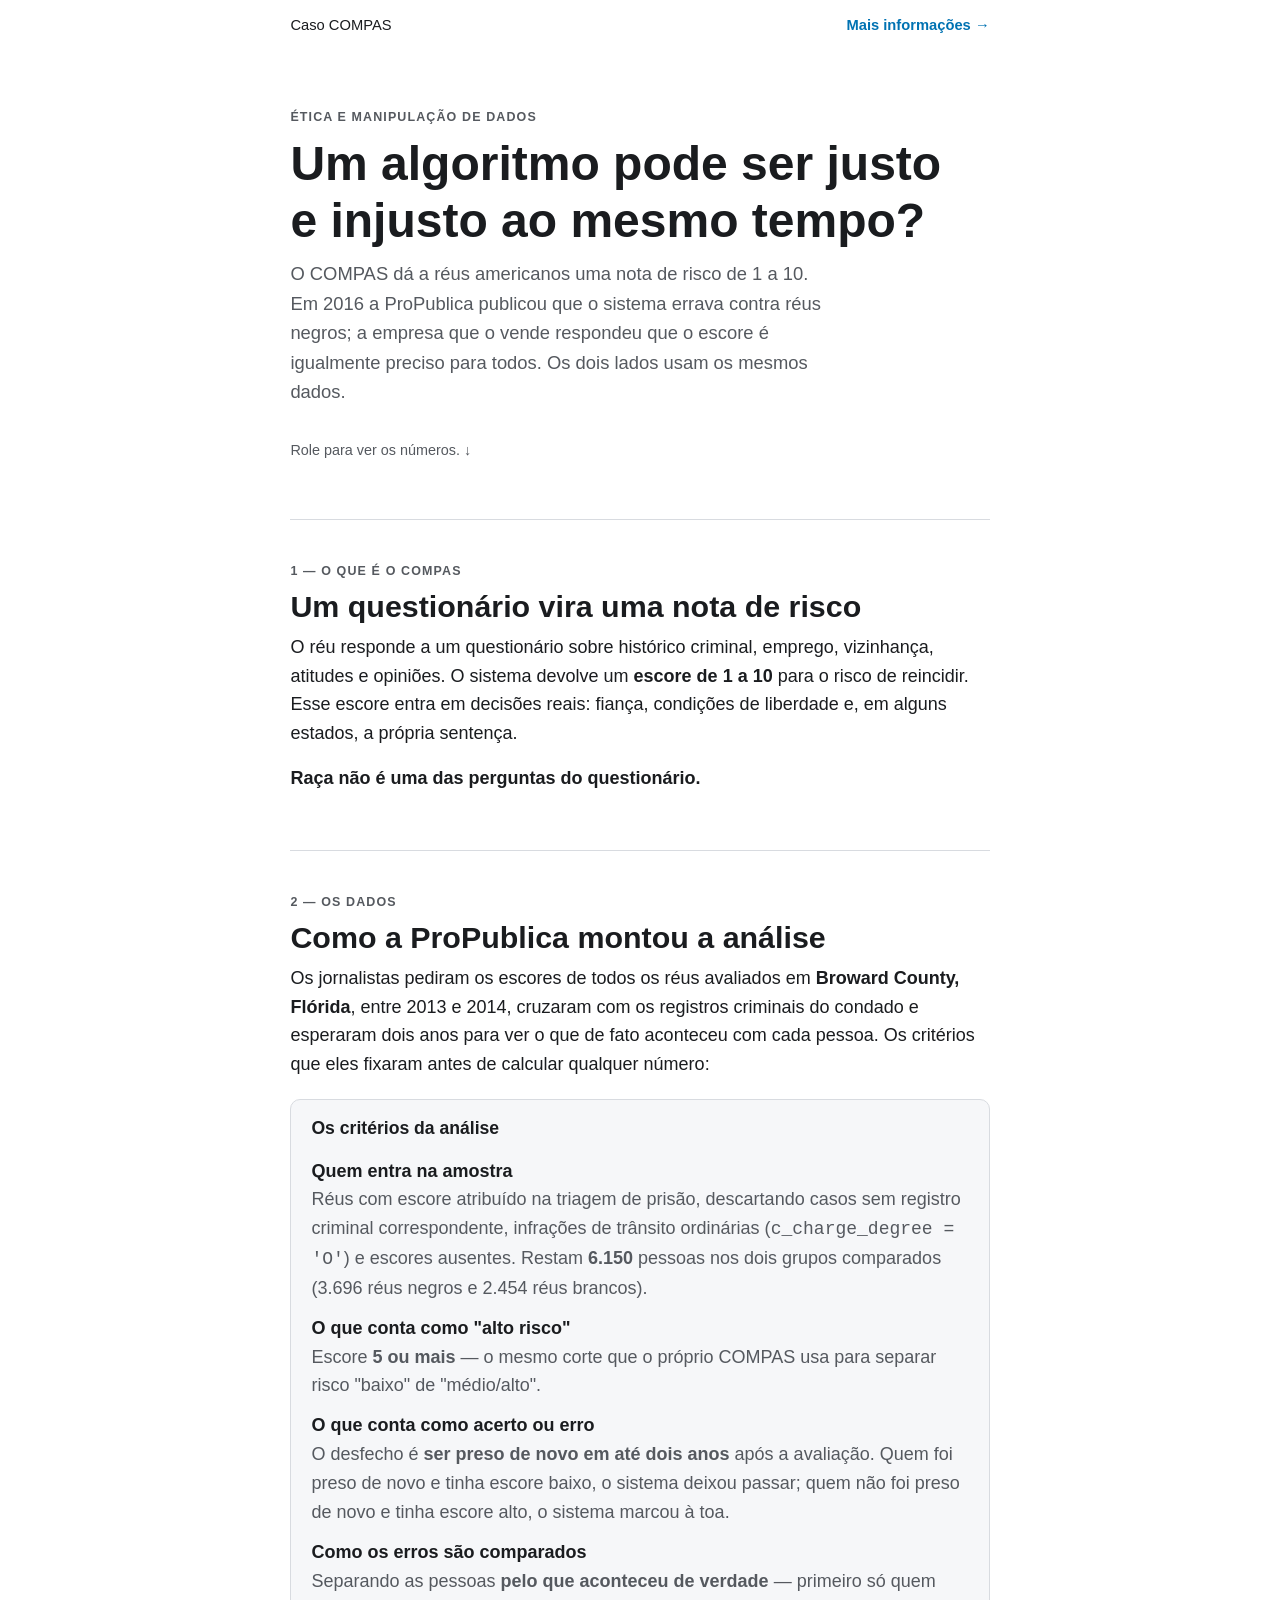
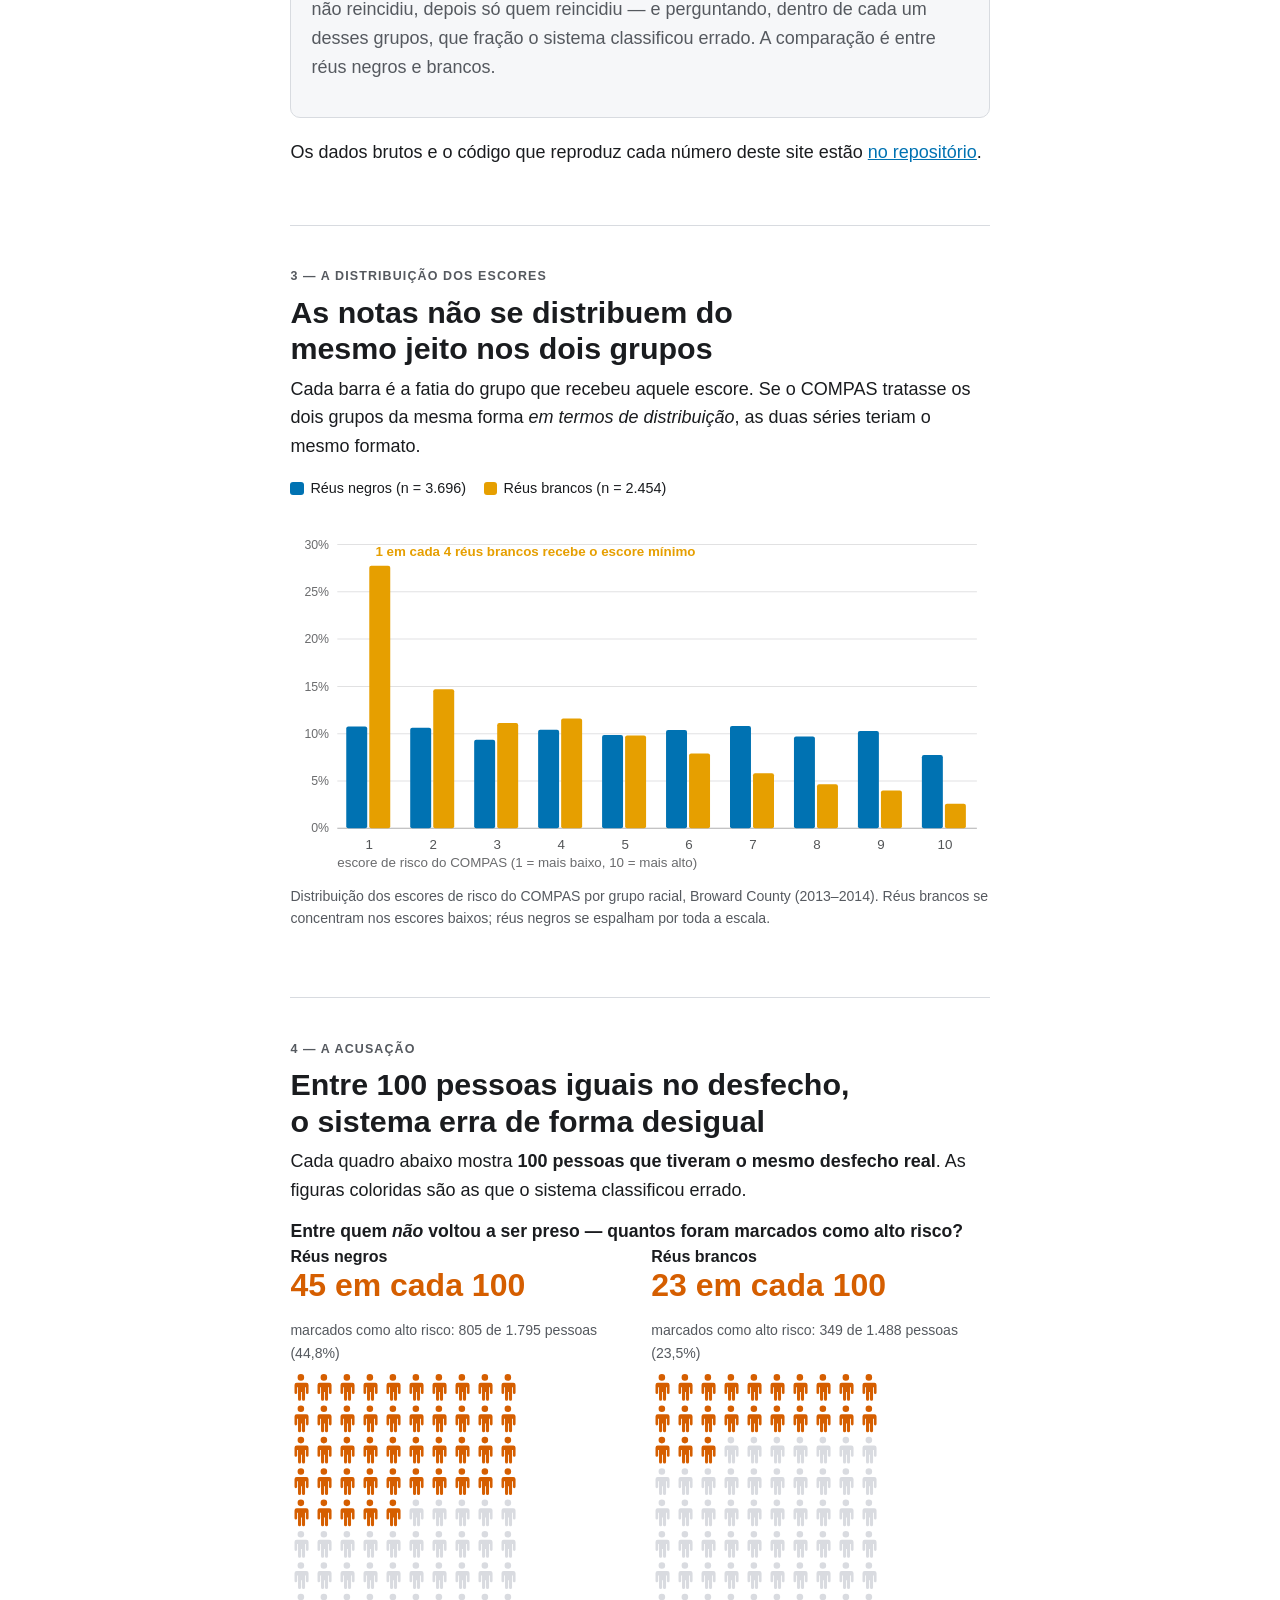
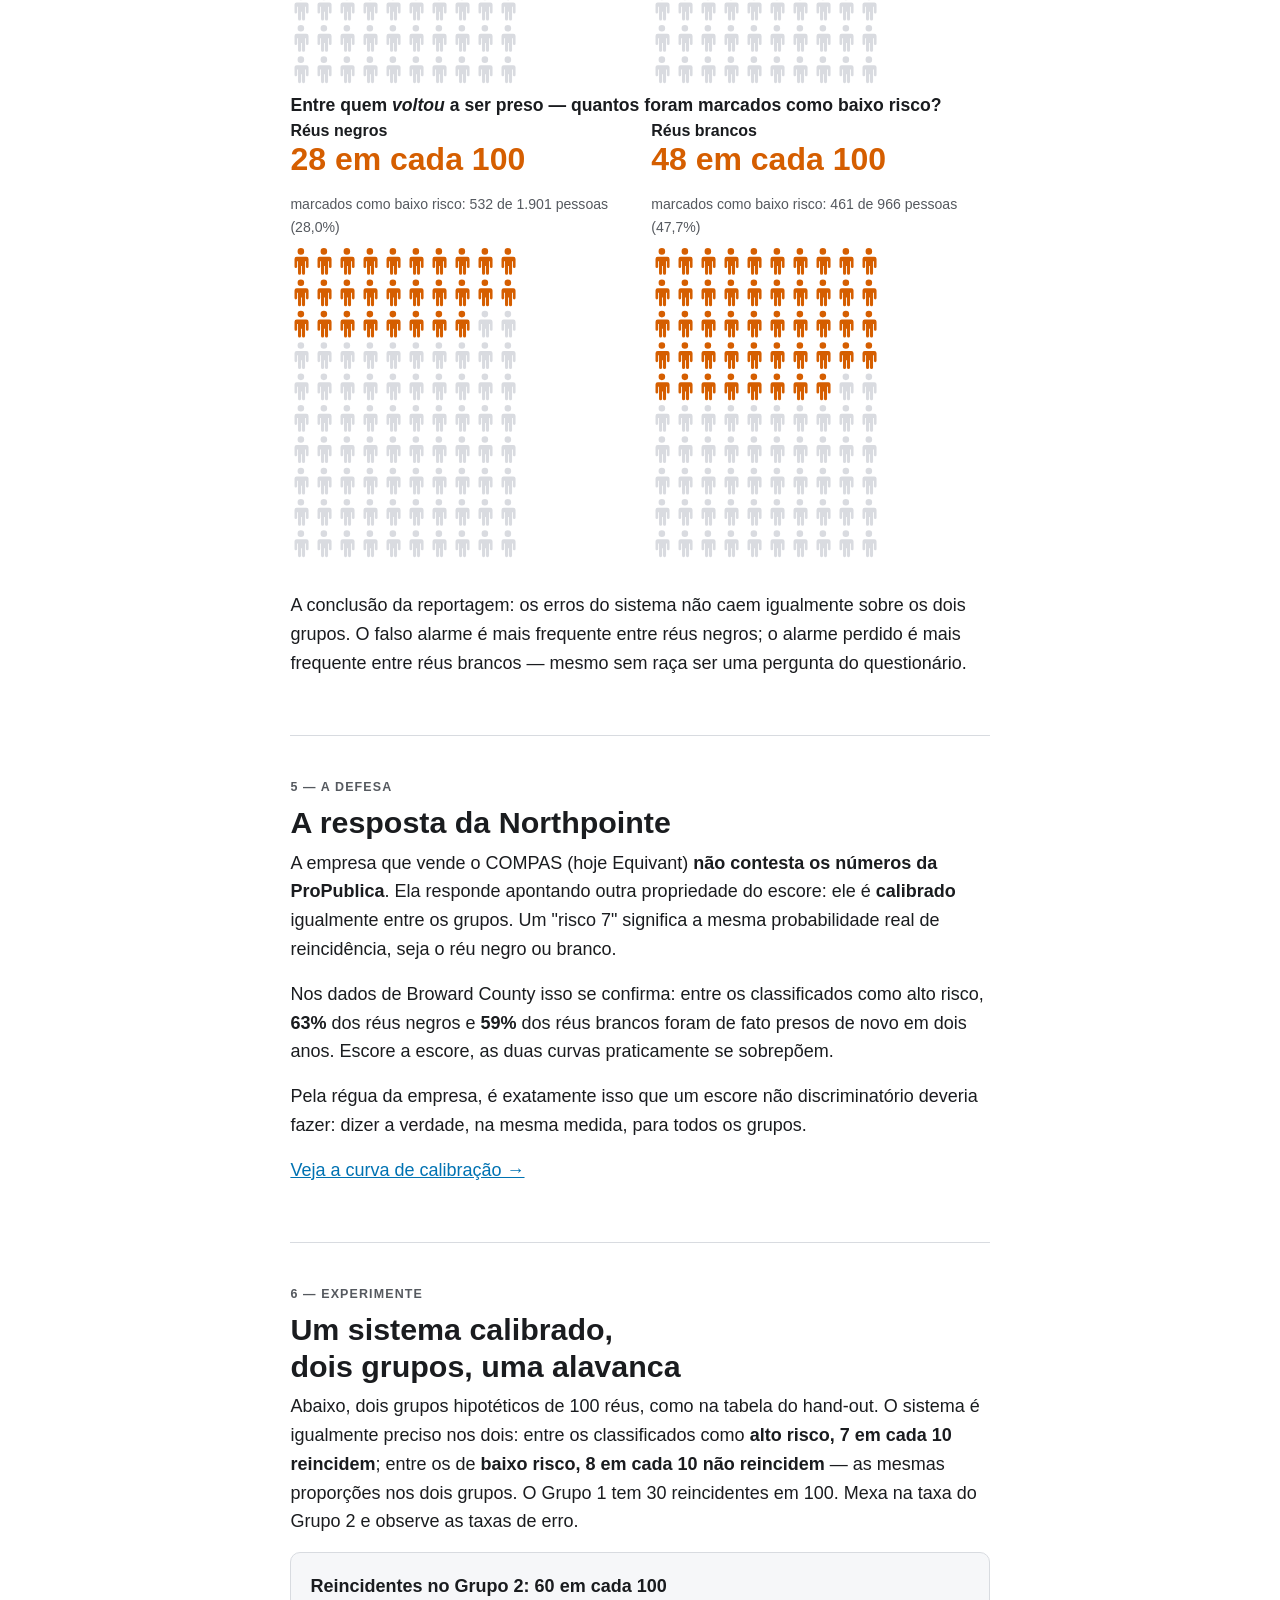
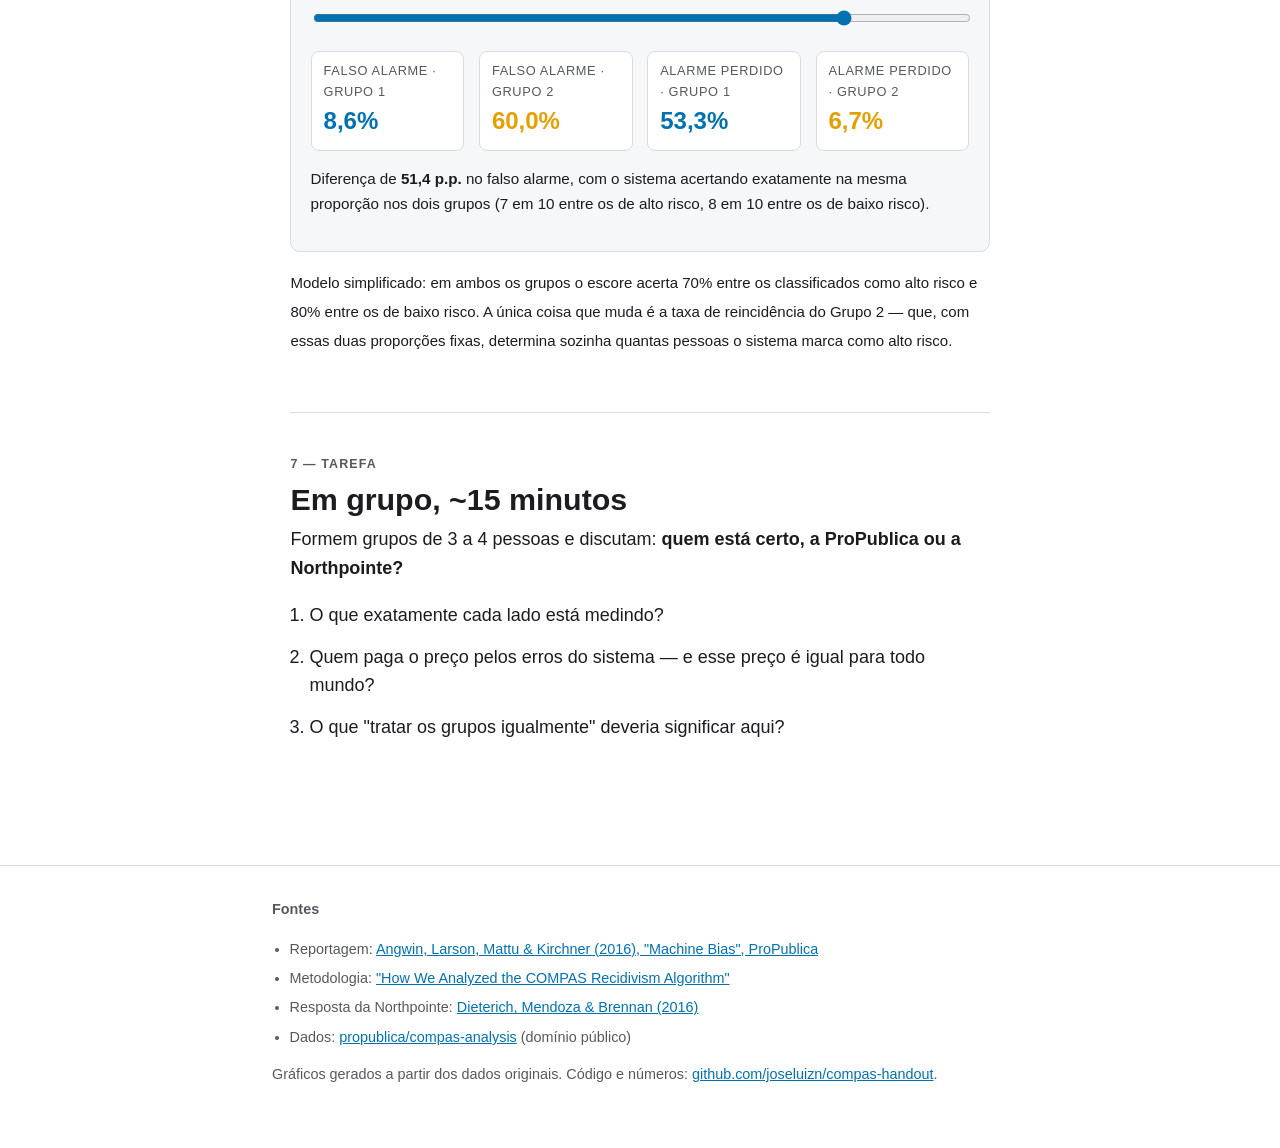
==== index.html @ 3cf0afaf "feat: visual scrollytelling site for the COMPAS case study Static pt-BR site (no build, no CDN) back" ====
<!doctype html>
<html lang="pt-BR">
<head>
<meta charset="utf-8">
<meta name="viewport" content="width=device-width, initial-scale=1">
<title>O caso COMPAS — um algoritmo pode ser justo e injusto ao mesmo tempo?</title>
<meta name="description" content="Os dados por trás do caso COMPAS: distribuição de escores, taxas de erro e calibração, com os critérios da análise da ProPublica.">
<link rel="stylesheet" href="css/style.css">
</head>
<body>

<nav class="topo">
  <span>Caso COMPAS</span>
  <a href="mais-informacoes.html">Mais informações →</a>
</nav>

<main>

  <section class="passo hero">
    <p class="rotulo">Ética e manipulação de dados</p>
    <h1>Um algoritmo pode ser justo e injusto ao mesmo tempo?</h1>
    <p class="sub">O COMPAS dá a réus americanos uma nota de risco de 1 a 10. Em 2016 a ProPublica
      publicou que o sistema errava contra réus negros; a empresa que o vende respondeu que o
      escore é igualmente preciso para todos. Os dois lados usam os mesmos dados.</p>
    <p class="dica-rolagem">Role para ver os números. ↓</p>
  </section>

  <section class="passo">
    <p class="rotulo">1 — O que é o COMPAS</p>
    <h2>Um questionário vira uma nota de risco</h2>
    <p>O réu responde a um questionário sobre histórico criminal, emprego, vizinhança, atitudes e
      opiniões. O sistema devolve um <strong>escore de 1 a 10</strong> para o risco de reincidir.
      Esse escore entra em decisões reais: fiança, condições de liberdade e, em alguns estados,
      a própria sentença.</p>
    <p><strong>Raça não é uma das perguntas do questionário.</strong></p>
  </section>

  <section class="passo">
    <p class="rotulo">2 — Os dados</p>
    <h2>Como a ProPublica montou a análise</h2>
    <p>Os jornalistas pediram os escores de todos os réus avaliados em <strong>Broward County,
      Flórida</strong>, entre 2013 e 2014, cruzaram com os registros criminais do condado e
      esperaram dois anos para ver o que de fato aconteceu com cada pessoa. Os critérios que eles
      fixaram antes de calcular qualquer número:</p>

    <div class="caixa">
      <h3>Os critérios da análise</h3>
      <dl class="criterio">
        <dt>Quem entra na amostra</dt>
        <dd>Réus com escore atribuído na triagem de prisão, descartando casos sem registro
          criminal correspondente, infrações de trânsito ordinárias
          (<code>c_charge_degree = 'O'</code>) e escores ausentes.
          Restam <strong id="n-total">—</strong> pessoas nos dois grupos comparados
          (<span id="n-negros">—</span> réus negros e <span id="n-brancos">—</span> réus brancos).</dd>

        <dt>O que conta como "alto risco"</dt>
        <dd>Escore <strong>5 ou mais</strong> — o mesmo corte que o próprio COMPAS usa para separar
          risco "baixo" de "médio/alto".</dd>

        <dt>O que conta como acerto ou erro</dt>
        <dd>O desfecho é <strong>ser preso de novo em até dois anos</strong> após a avaliação.
          Quem foi preso de novo e tinha escore baixo, o sistema deixou passar; quem não foi preso
          de novo e tinha escore alto, o sistema marcou à toa.</dd>

        <dt>Como os erros são comparados</dt>
        <dd>Separando as pessoas <strong>pelo que aconteceu de verdade</strong> — primeiro só quem
          não reincidiu, depois só quem reincidiu — e perguntando, dentro de cada um desses grupos,
          que fração o sistema classificou errado. A comparação é entre réus negros e brancos.</dd>
      </dl>
    </div>
    <p>Os dados brutos e o código que reproduz cada número deste site estão
      <a href="https://github.com/joseluizn/compas-handout">no repositório</a>.</p>
  </section>

  <section class="passo">
    <p class="rotulo">3 — A distribuição dos escores</p>
    <h2>As notas não se distribuem do mesmo jeito nos dois grupos</h2>
    <p>Cada barra é a fatia do grupo que recebeu aquele escore. Se o COMPAS tratasse os dois grupos
      da mesma forma <em>em termos de distribuição</em>, as duas séries teriam o mesmo formato.</p>
    <div class="legenda" id="legenda-decis"></div>
    <figure>
      <div class="rolavel" id="grafico-decis"></div>
      <figcaption>Distribuição dos escores de risco do COMPAS por grupo racial, Broward County
        (2013–2014). Réus brancos se concentram nos escores baixos; réus negros se espalham por
        toda a escala.</figcaption>
    </figure>
  </section>

  <section class="passo">
    <p class="rotulo">4 — A acusação</p>
    <h2>Entre 100 pessoas iguais no desfecho, o sistema erra de forma desigual</h2>
    <p>Cada quadro abaixo mostra <strong>100 pessoas que tiveram o mesmo desfecho real</strong>.
      As figuras coloridas são as que o sistema classificou errado.</p>

    <h3>Entre quem <em>não</em> voltou a ser preso — quantos foram marcados como alto risco?</h3>
    <div class="waffles" id="waffles-fpr"></div>

    <h3>Entre quem <em>voltou</em> a ser preso — quantos foram marcados como baixo risco?</h3>
    <div class="waffles" id="waffles-fnr"></div>

    <p style="margin-top:1.4rem">A conclusão da reportagem: os erros do sistema não caem igualmente
      sobre os dois grupos. O falso alarme é mais frequente entre réus negros; o alarme perdido é
      mais frequente entre réus brancos — mesmo sem raça ser uma pergunta do questionário.</p>
  </section>

  <section class="passo">
    <p class="rotulo">5 — A defesa</p>
    <h2>A resposta da Northpointe</h2>
    <p>A empresa que vende o COMPAS (hoje Equivant) <strong>não contesta os números da
      ProPublica</strong>. Ela responde apontando outra propriedade do escore: ele é
      <strong>calibrado</strong> igualmente entre os grupos. Um "risco 7" significa a mesma
      probabilidade real de reincidência, seja o réu negro ou branco.</p>
    <p>Nos dados de Broward County isso se confirma: entre os classificados como alto risco,
      <strong id="ppv-negros">—</strong> dos réus negros e <strong id="ppv-brancos">—</strong> dos
      réus brancos foram de fato presos de novo em dois anos. Escore a escore, as duas curvas
      praticamente se sobrepõem.</p>
    <p>Pela régua da empresa, é exatamente isso que um escore não discriminatório deveria fazer:
      dizer a verdade, na mesma medida, para todos os grupos.</p>
    <p><a href="mais-informacoes.html#calibracao">Veja a curva de calibração →</a></p>
  </section>

  <section class="passo">
    <p class="rotulo">6 — Experimente</p>
    <h2>Um sistema calibrado, dois grupos, uma alavanca</h2>
    <p>Abaixo, dois grupos hipotéticos de 100 réus, como na tabela do hand-out. O sistema é
      igualmente preciso nos dois: entre os classificados como <strong>alto risco, 7 em cada 10
      reincidem</strong>; entre os de <strong>baixo risco, 8 em cada 10 não reincidem</strong> —
      as mesmas proporções nos dois grupos. O Grupo 1 tem 30 reincidentes em 100. Mexa na taxa do
      Grupo 2 e observe as taxas de erro.</p>

    <div class="widget">
      <label for="slider-base">Reincidentes no Grupo 2: <span id="valor-base">60</span> em cada 100</label>
      <input type="range" id="slider-base" min="25" max="68" step="1" value="60">
      <div class="grade-num" id="saida-widget"></div>
      <p class="nota-widget" id="nota-widget"></p>
    </div>
    <p style="margin-top:1rem"><small>Modelo simplificado: em ambos os grupos o escore acerta
      70% entre os classificados como alto risco e 80% entre os de baixo risco. A única coisa que
      muda é a taxa de reincidência do Grupo 2 — que, com essas duas proporções fixas, determina
      sozinha quantas pessoas o sistema marca como alto risco.</small></p>
  </section>

  <section class="passo">
    <p class="rotulo">7 — Tarefa</p>
    <h2>Em grupo, ~15 minutos</h2>
    <p>Formem grupos de 3 a 4 pessoas e discutam: <strong>quem está certo, a ProPublica ou a
      Northpointe?</strong></p>
    <ol class="perguntas">
      <li>O que exatamente cada lado está medindo?</li>
      <li>Quem paga o preço pelos erros do sistema — e esse preço é igual para todo mundo?</li>
      <li>O que "tratar os grupos igualmente" deveria significar aqui?</li>
    </ol>
  </section>

</main>

<footer>
  <div class="interno">
    <p><strong>Fontes</strong></p>
    <ul>
      <li>Reportagem: <a href="https://www.propublica.org/article/machine-bias-risk-assessments-in-criminal-sentencing">Angwin, Larson, Mattu &amp; Kirchner (2016), "Machine Bias", ProPublica</a></li>
      <li>Metodologia: <a href="https://www.propublica.org/article/how-we-analyzed-the-compas-recidivism-algorithm">"How We Analyzed the COMPAS Recidivism Algorithm"</a></li>
      <li>Resposta da Northpointe: <a href="https://embed.documentcloud.org/documents/2998391-ProPublica-Commentary-Final-070616/">Dieterich, Mendoza &amp; Brennan (2016)</a></li>
      <li>Dados: <a href="https://github.com/propublica/compas-analysis">propublica/compas-analysis</a> (domínio público)</li>
    </ul>
    <p>Gráficos gerados a partir dos dados originais. Código e números:
      <a href="https://github.com/joseluizn/compas-handout">github.com/joseluizn/compas-handout</a>.</p>
  </div>
</footer>

<script src="js/metrics-data.js"></script>
<script src="js/story.js"></script>
<script src="js/impossibility.js"></script>
</body>
</html>
---- css/style.css ----
/* COMPAS — hand-out visual. Paleta Okabe-Ito, sem dependências externas. */

:root {
  --azul: #0072b2;
  --laranja: #e69f00;
  --vermelho: #d55e00;
  --verde: #009e73;
  --roxo: #cc79a7;

  --bg: #ffffff;
  --bg-alt: #f6f7f9;
  --texto: #1a1c1f;
  --texto-suave: #55595f;
  --linha: #d8dbe0;
  --cinza-dado: #b9bec6;
  --realce: #fff6e2;
}

@media (prefers-color-scheme: dark) {
  :root {
    --azul: #4ea8de;
    --laranja: #f0b64a;
    --vermelho: #ff7a3d;
    --verde: #35c79a;
    --bg: #14161a;
    --bg-alt: #1c1f25;
    --texto: #eceef1;
    --texto-suave: #a5abb4;
    --linha: #333840;
    --cinza-dado: #565d67;
    --realce: #2a2417;
  }
}

* { box-sizing: border-box; }

html { scroll-behavior: smooth; }

body {
  margin: 0;
  background: var(--bg);
  color: var(--texto);
  font-family: "Source Sans Pro", "Inter", -apple-system, BlinkMacSystemFont,
    "Segoe UI", Helvetica, Arial, sans-serif;
  font-size: 18px;
  line-height: 1.6;
  -webkit-text-size-adjust: 100%;
}

main { max-width: 46rem; margin: 0 auto; padding: 0 1.15rem 4rem; }

h1, h2, h3 { line-height: 1.2; text-wrap: balance; }
h1 { font-size: clamp(1.9rem, 6vw, 3rem); margin: 0 0 .6rem; }
h2 { font-size: clamp(1.35rem, 4.2vw, 1.9rem); margin: 0 0 .5rem; }
h3 { font-size: 1.1rem; margin: 0 0 .35rem; }

p { margin: 0 0 1rem; }
a { color: var(--azul); }
strong { font-weight: 700; }

.passo {
  padding: 2.6rem 0;
  border-top: 1px solid var(--linha);
  opacity: 0;
  transform: translateY(14px);
  transition: opacity .5s ease, transform .5s ease;
}
.passo.visivel { opacity: 1; transform: none; }
@media (prefers-reduced-motion: reduce) {
  .passo { opacity: 1; transform: none; transition: none; }
  html { scroll-behavior: auto; }
}

.rotulo {
  font-size: .78rem;
  letter-spacing: .09em;
  text-transform: uppercase;
  color: var(--texto-suave);
  margin: 0 0 .4rem;
  font-weight: 700;
}

/* Hero */
.hero {
  padding: 3.5rem 0 2.6rem;
  border-top: none;
  opacity: 1;
  transform: none;
}
.hero p.sub { font-size: 1.15rem; color: var(--texto-suave); max-width: 34rem; }
.dica-rolagem { font-size: .9rem; color: var(--texto-suave); margin-top: 2rem; }

/* Blocos */
.caixa {
  background: var(--bg-alt);
  border: 1px solid var(--linha);
  border-radius: 10px;
  padding: 1.1rem 1.25rem;
  margin: 1.25rem 0;
}
.caixa h3 { margin-top: 0; }
.caixa ul { margin: .4rem 0 0; padding-left: 1.1rem; }
.caixa li { margin-bottom: .35rem; }
.caixa.realce { background: var(--realce); }

.criterio dt { font-weight: 700; margin-top: .7rem; }
.criterio dd { margin: 0 0 .2rem; color: var(--texto-suave); }

/* Gráficos */
figure { margin: 1.6rem 0; }
figure svg { width: 100%; height: auto; display: block; overflow: visible; }
figcaption {
  font-size: .88rem;
  color: var(--texto-suave);
  margin-top: .6rem;
}
.rolavel { overflow-x: auto; }

.legenda { display: flex; flex-wrap: wrap; gap: .35rem 1.1rem; margin: .3rem 0 .8rem; font-size: .9rem; }
.legenda span { display: inline-flex; align-items: center; gap: .4rem; }
.chip { width: .85rem; height: .85rem; border-radius: 3px; display: inline-block; }

/* Waffles */
.waffles { display: grid; grid-template-columns: repeat(auto-fit, minmax(15rem, 1fr)); gap: 1.4rem; }
.waffle h3 { font-size: 1rem; margin-bottom: .1rem; }
.waffle .valor { font-size: 2rem; font-weight: 700; line-height: 1.1; }
.waffle .detalhe { font-size: .88rem; color: var(--texto-suave); margin-bottom: .5rem; }

/* Widget */
.widget { background: var(--bg-alt); border: 1px solid var(--linha); border-radius: 10px; padding: 1.2rem; }
.widget label { display: block; font-weight: 700; margin-bottom: .3rem; }
.widget input[type="range"] { width: 100%; accent-color: var(--azul); }
.grade-num { display: grid; grid-template-columns: repeat(auto-fit, minmax(9rem, 1fr)); gap: .9rem; margin-top: 1rem; }
.num { background: var(--bg); border: 1px solid var(--linha); border-radius: 8px; padding: .6rem .75rem; }
.num .k { font-size: .8rem; color: var(--texto-suave); text-transform: uppercase; letter-spacing: .05em; }
.num .v { font-size: 1.5rem; font-weight: 700; font-variant-numeric: tabular-nums; }
.nota-widget { font-size: .95rem; margin-top: 1rem; }

/* Tabelas */
table { border-collapse: collapse; width: 100%; font-variant-numeric: tabular-nums; }
th, td { text-align: left; padding: .45rem .6rem; border-bottom: 1px solid var(--linha); }
th { font-size: .85rem; text-transform: uppercase; letter-spacing: .05em; color: var(--texto-suave); }
td.n { text-align: right; }

.matrizes { display: grid; grid-template-columns: repeat(auto-fit, minmax(17rem, 1fr)); gap: 1.4rem; }
.matriz table { font-size: .95rem; }
.matriz td.cell { text-align: right; font-weight: 700; }
.matriz .derivadas { font-size: .88rem; color: var(--texto-suave); margin-top: .5rem; }

/* Tarefa */
ol.perguntas { padding-left: 1.2rem; }
ol.perguntas li { margin-bottom: .8rem; }

/* Navegação e rodapé */
.topo {
  display: flex; justify-content: space-between; align-items: center; gap: 1rem;
  max-width: 46rem; margin: 0 auto; padding: .9rem 1.15rem;
  font-size: .92rem;
}
.topo a { text-decoration: none; font-weight: 700; }
footer {
  border-top: 1px solid var(--linha);
  padding: 2rem 1.15rem 3rem;
  font-size: .9rem;
  color: var(--texto-suave);
}
footer .interno { max-width: 46rem; margin: 0 auto; }
footer ul { padding-left: 1.1rem; }
footer li { margin-bottom: .4rem; word-break: break-word; }
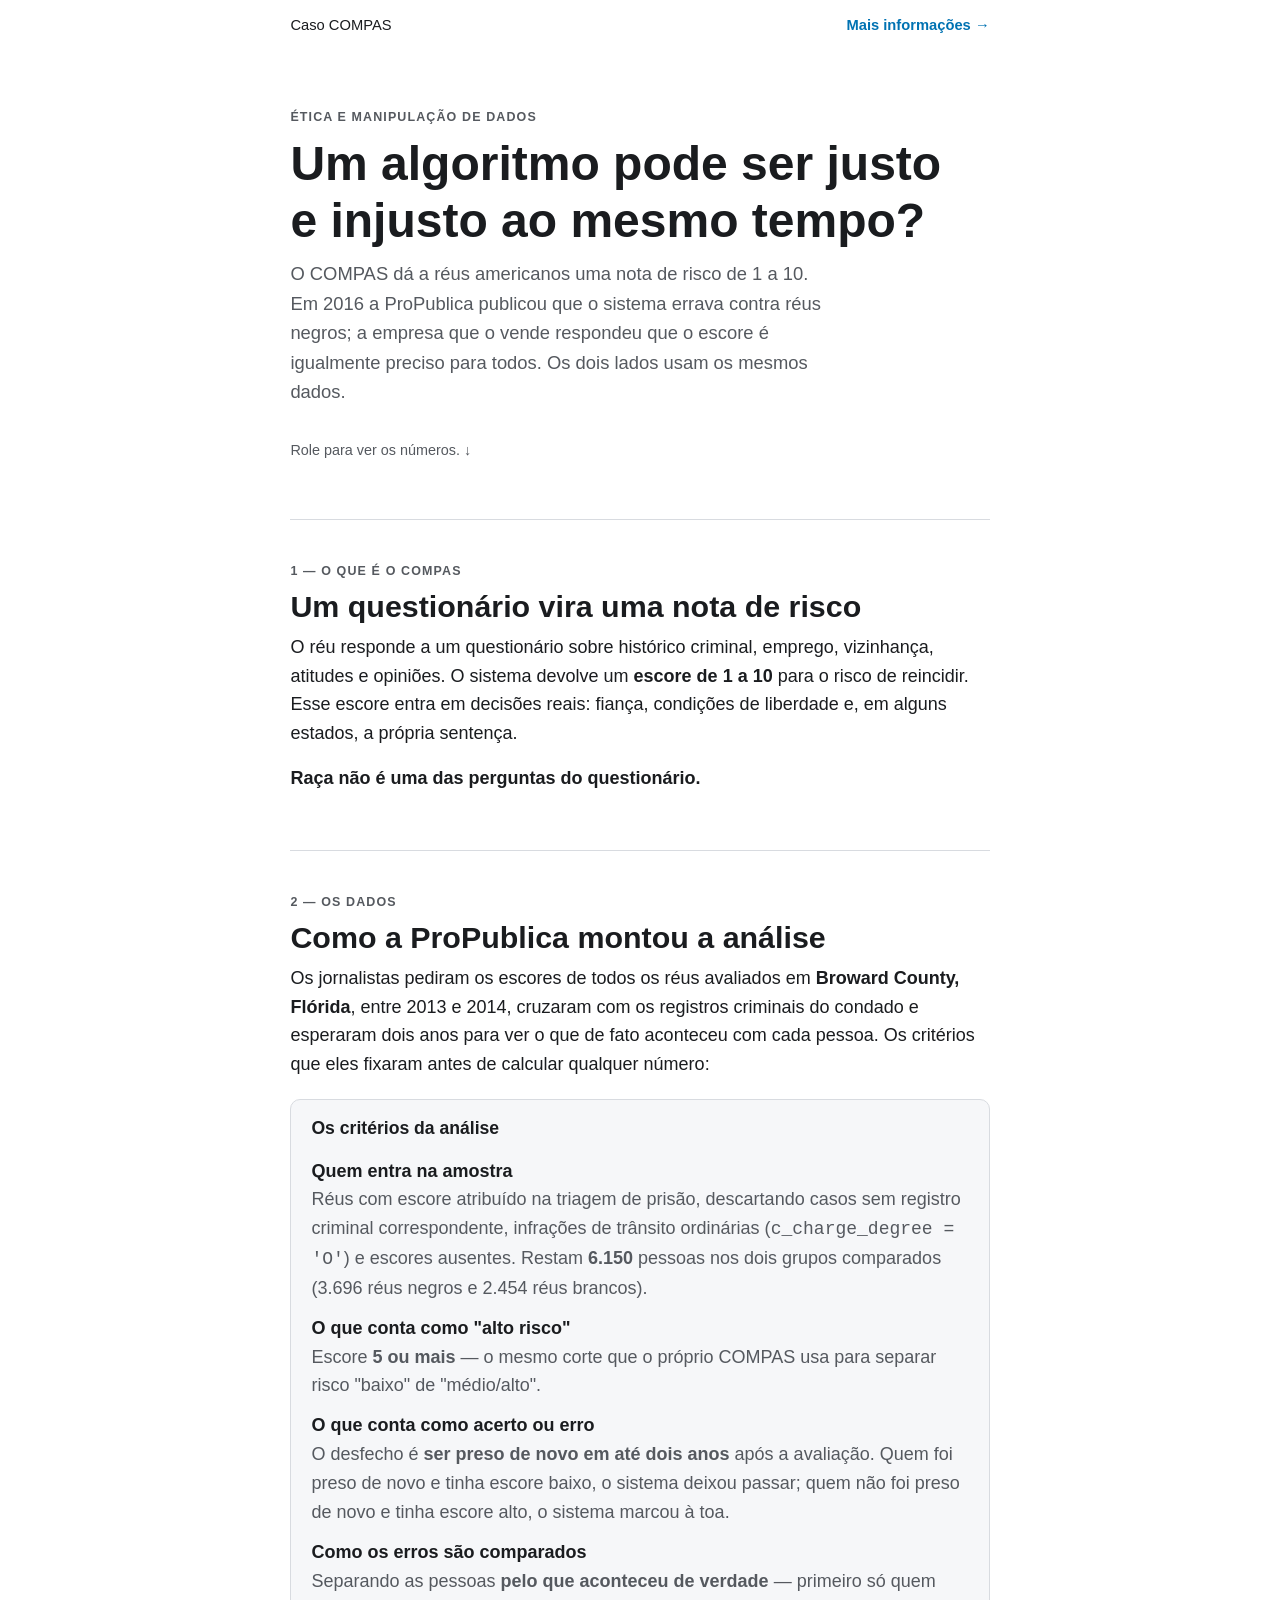
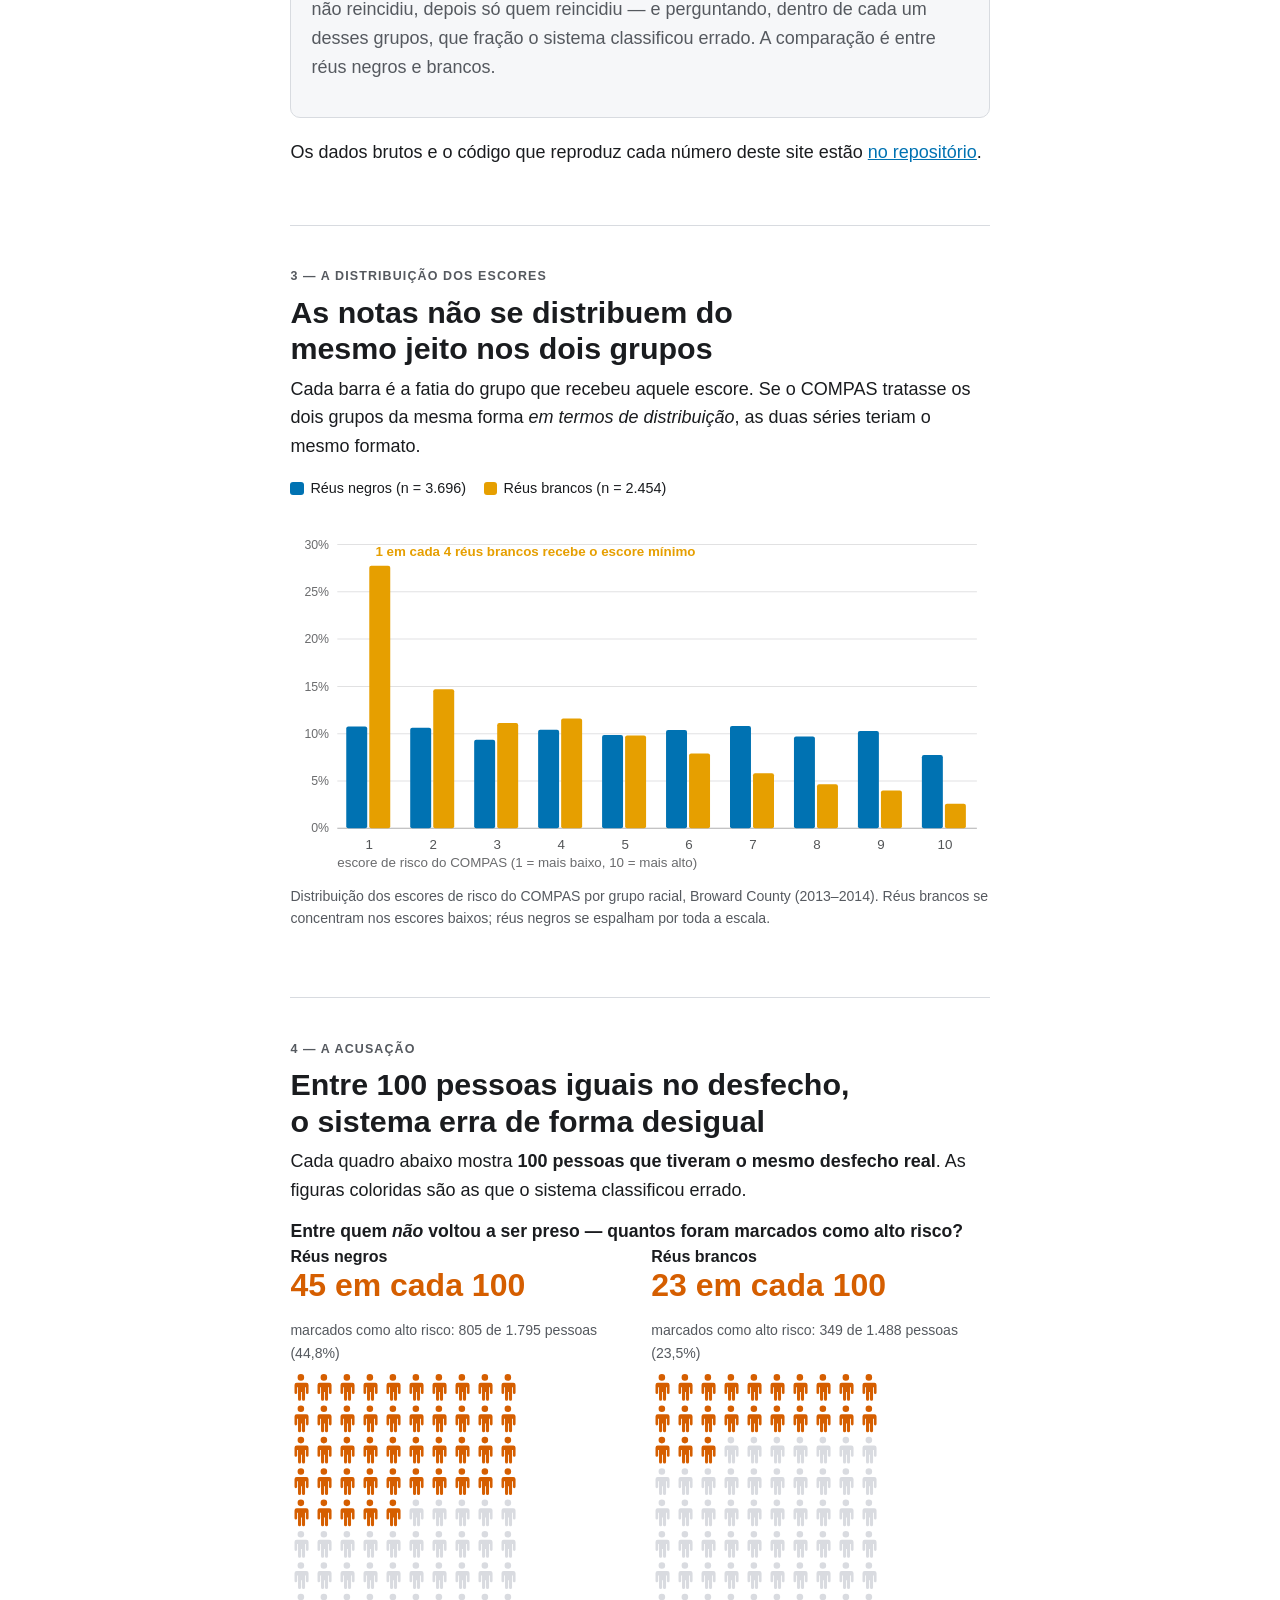
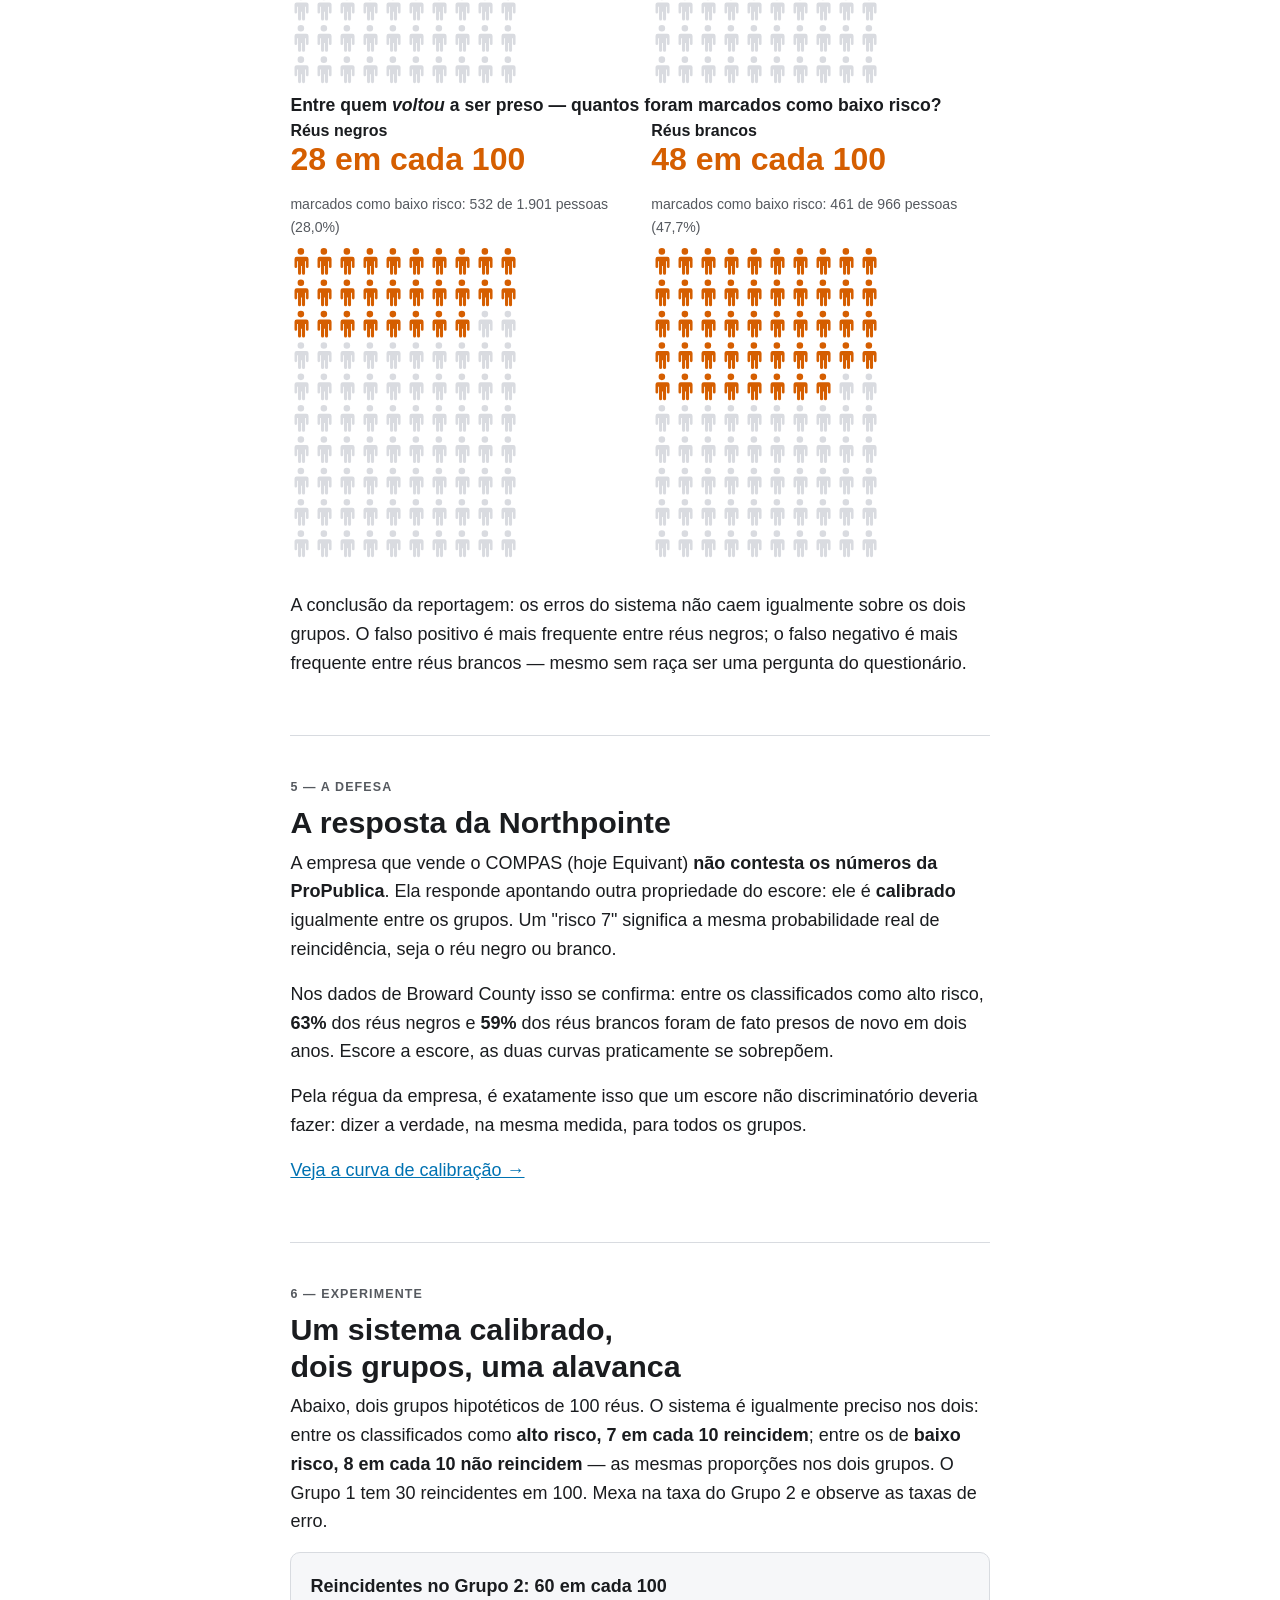
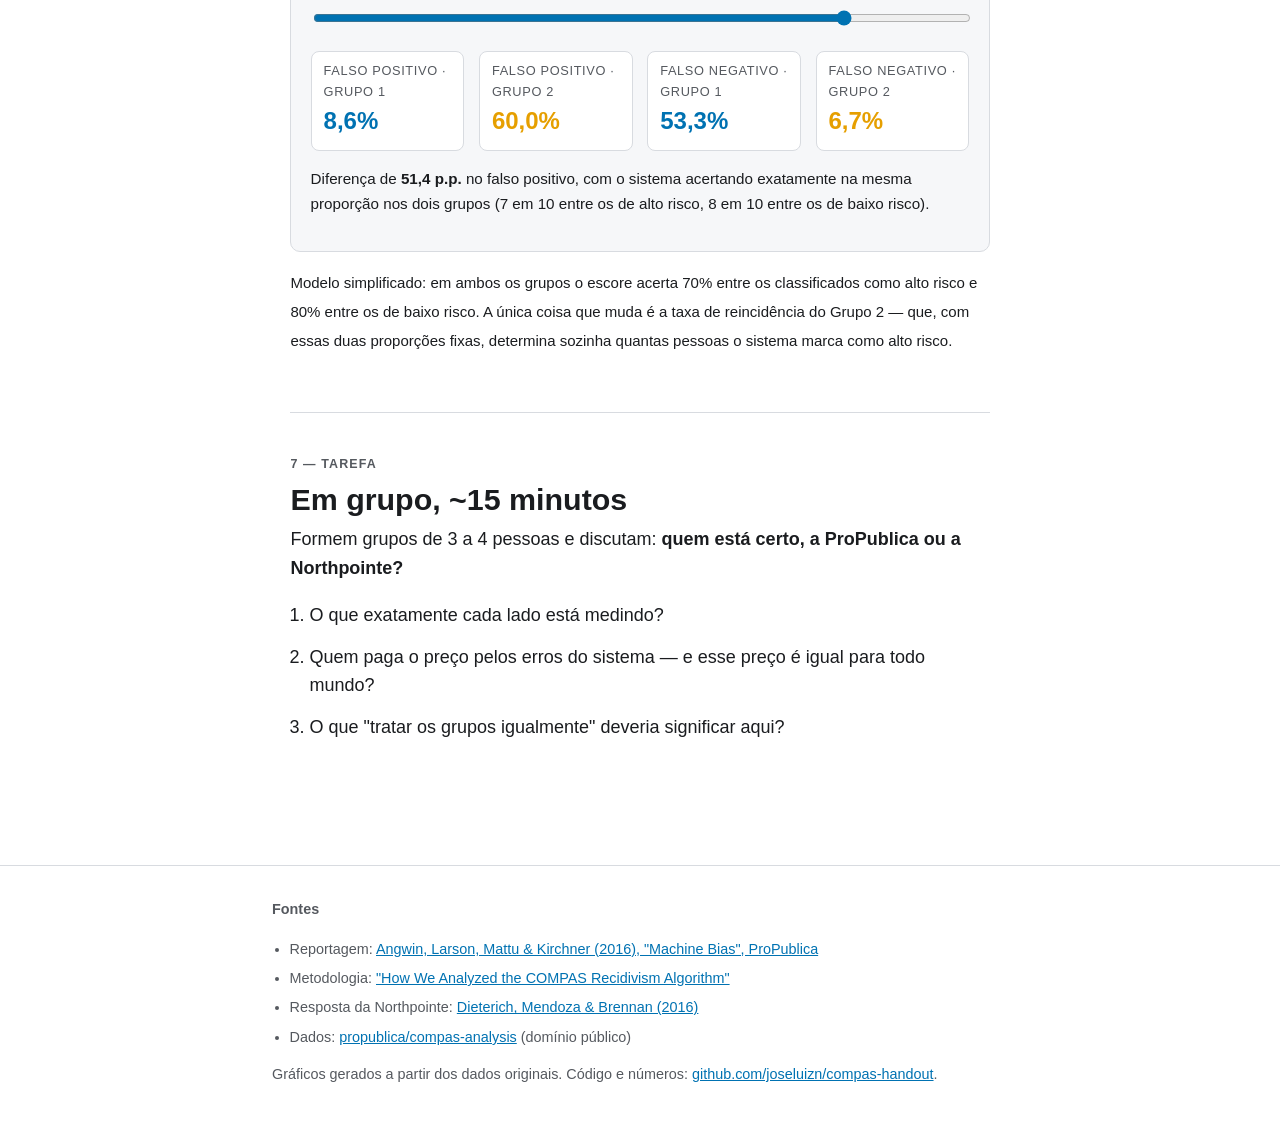
==== commit 0ac59b65: "docs: usar falso positivo/negativo no lugar de alarme Padroniza a terminologia de erro do classifica" ====
--- a/index.html
+++ b/index.html
@@ -99,7 +99,7 @@
     <div class="waffles" id="waffles-fnr"></div>
 
     <p style="margin-top:1.4rem">A conclusão da reportagem: os erros do sistema não caem igualmente
-      sobre os dois grupos. O falso alarme é mais frequente entre réus negros; o alarme perdido é
+      sobre os dois grupos. O falso positivo é mais frequente entre réus negros; o falso negativo é
       mais frequente entre réus brancos — mesmo sem raça ser uma pergunta do questionário.</p>
   </section>
 
@@ -122,7 +122,7 @@
   <section class="passo">
     <p class="rotulo">6 — Experimente</p>
     <h2>Um sistema calibrado, dois grupos, uma alavanca</h2>
-    <p>Abaixo, dois grupos hipotéticos de 100 réus, como na tabela do hand-out. O sistema é
+    <p>Abaixo, dois grupos hipotéticos de 100 réus. O sistema é
       igualmente preciso nos dois: entre os classificados como <strong>alto risco, 7 em cada 10
       reincidem</strong>; entre os de <strong>baixo risco, 8 em cada 10 não reincidem</strong> —
       as mesmas proporções nos dois grupos. O Grupo 1 tem 30 reincidentes em 100. Mexa na taxa do
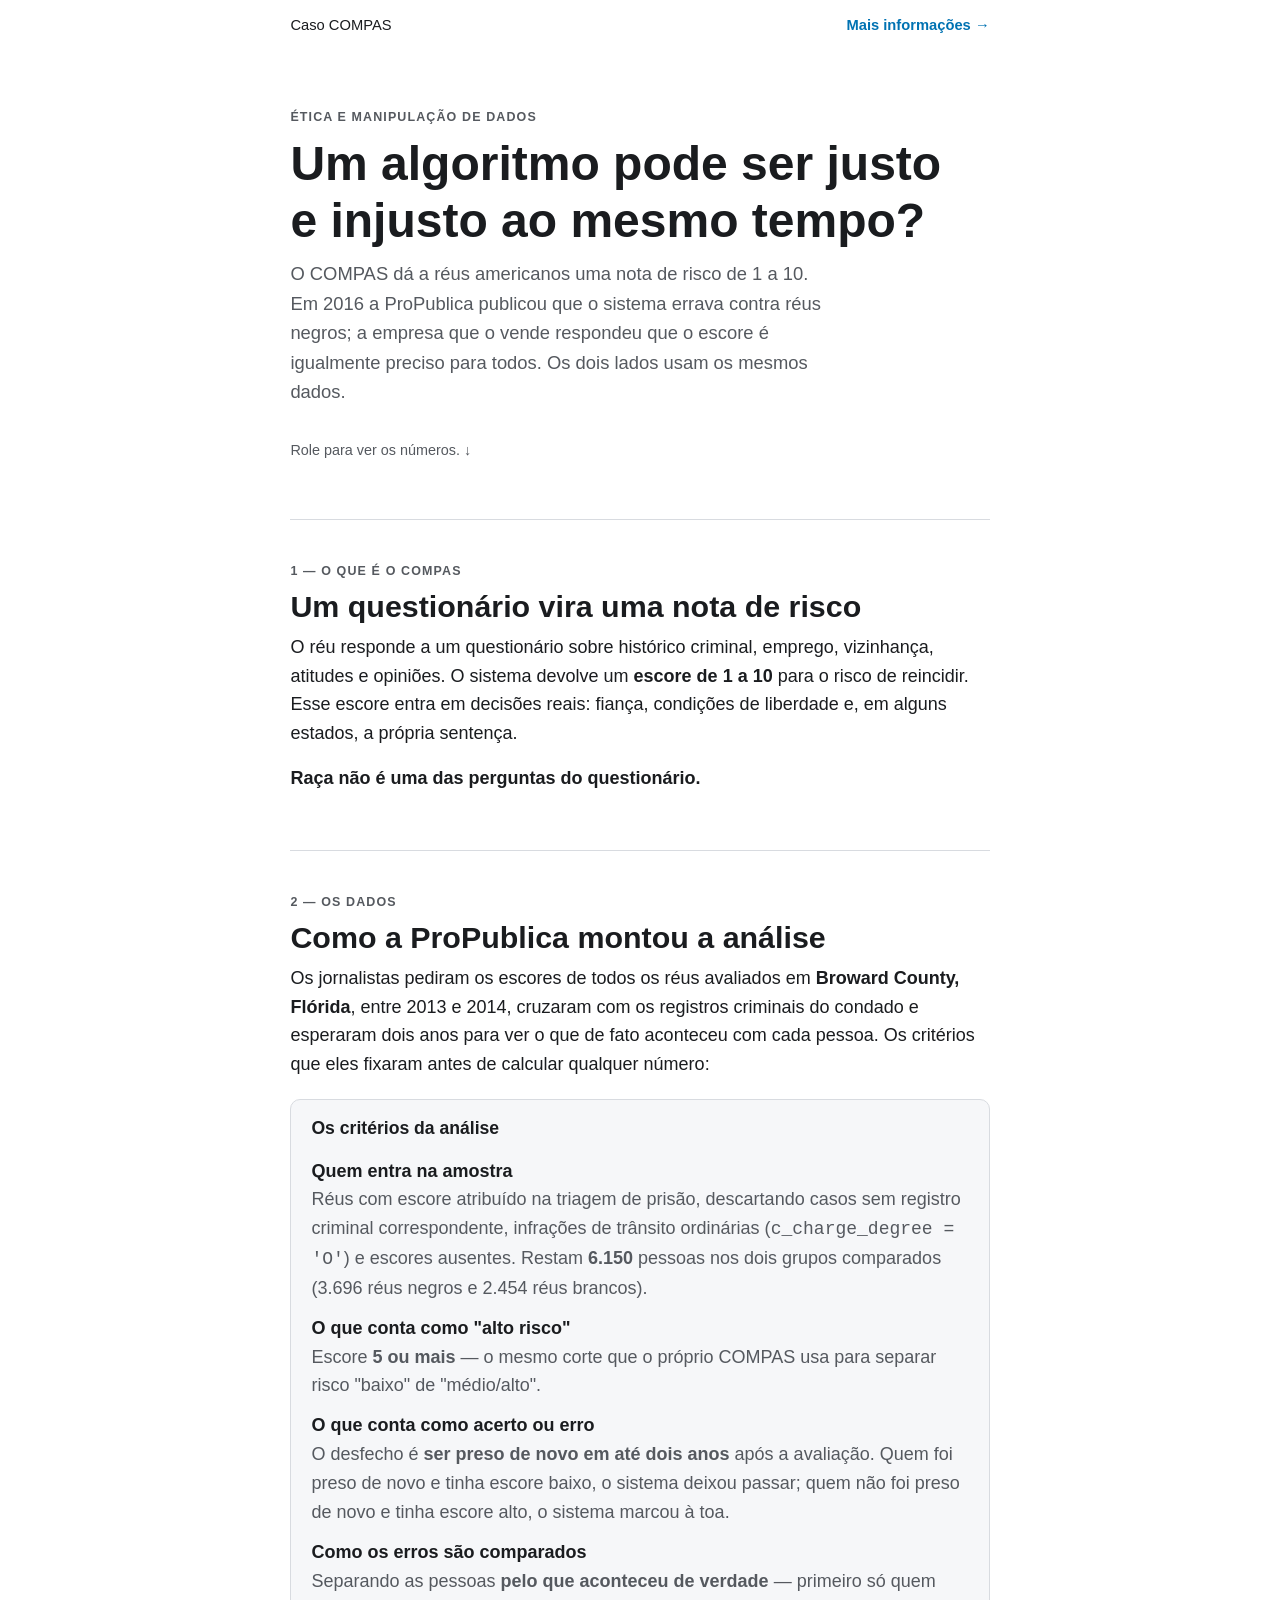
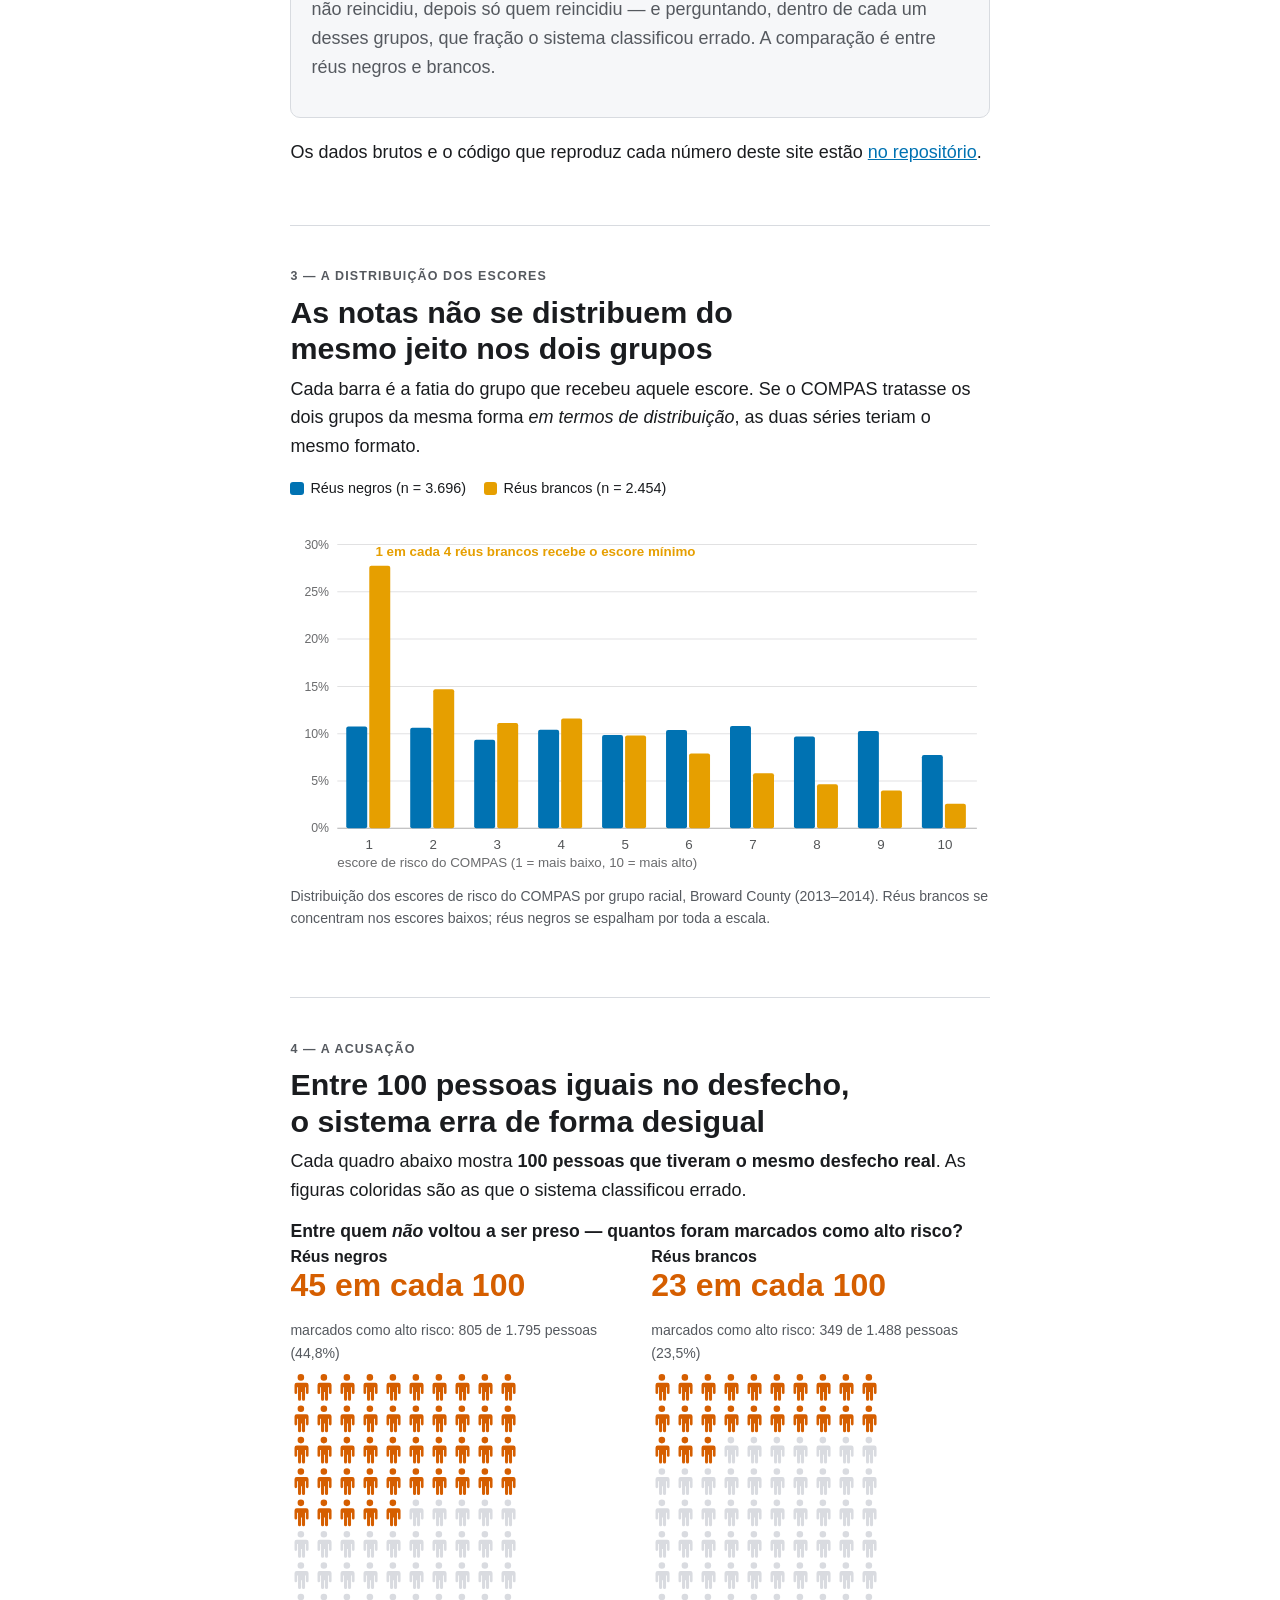
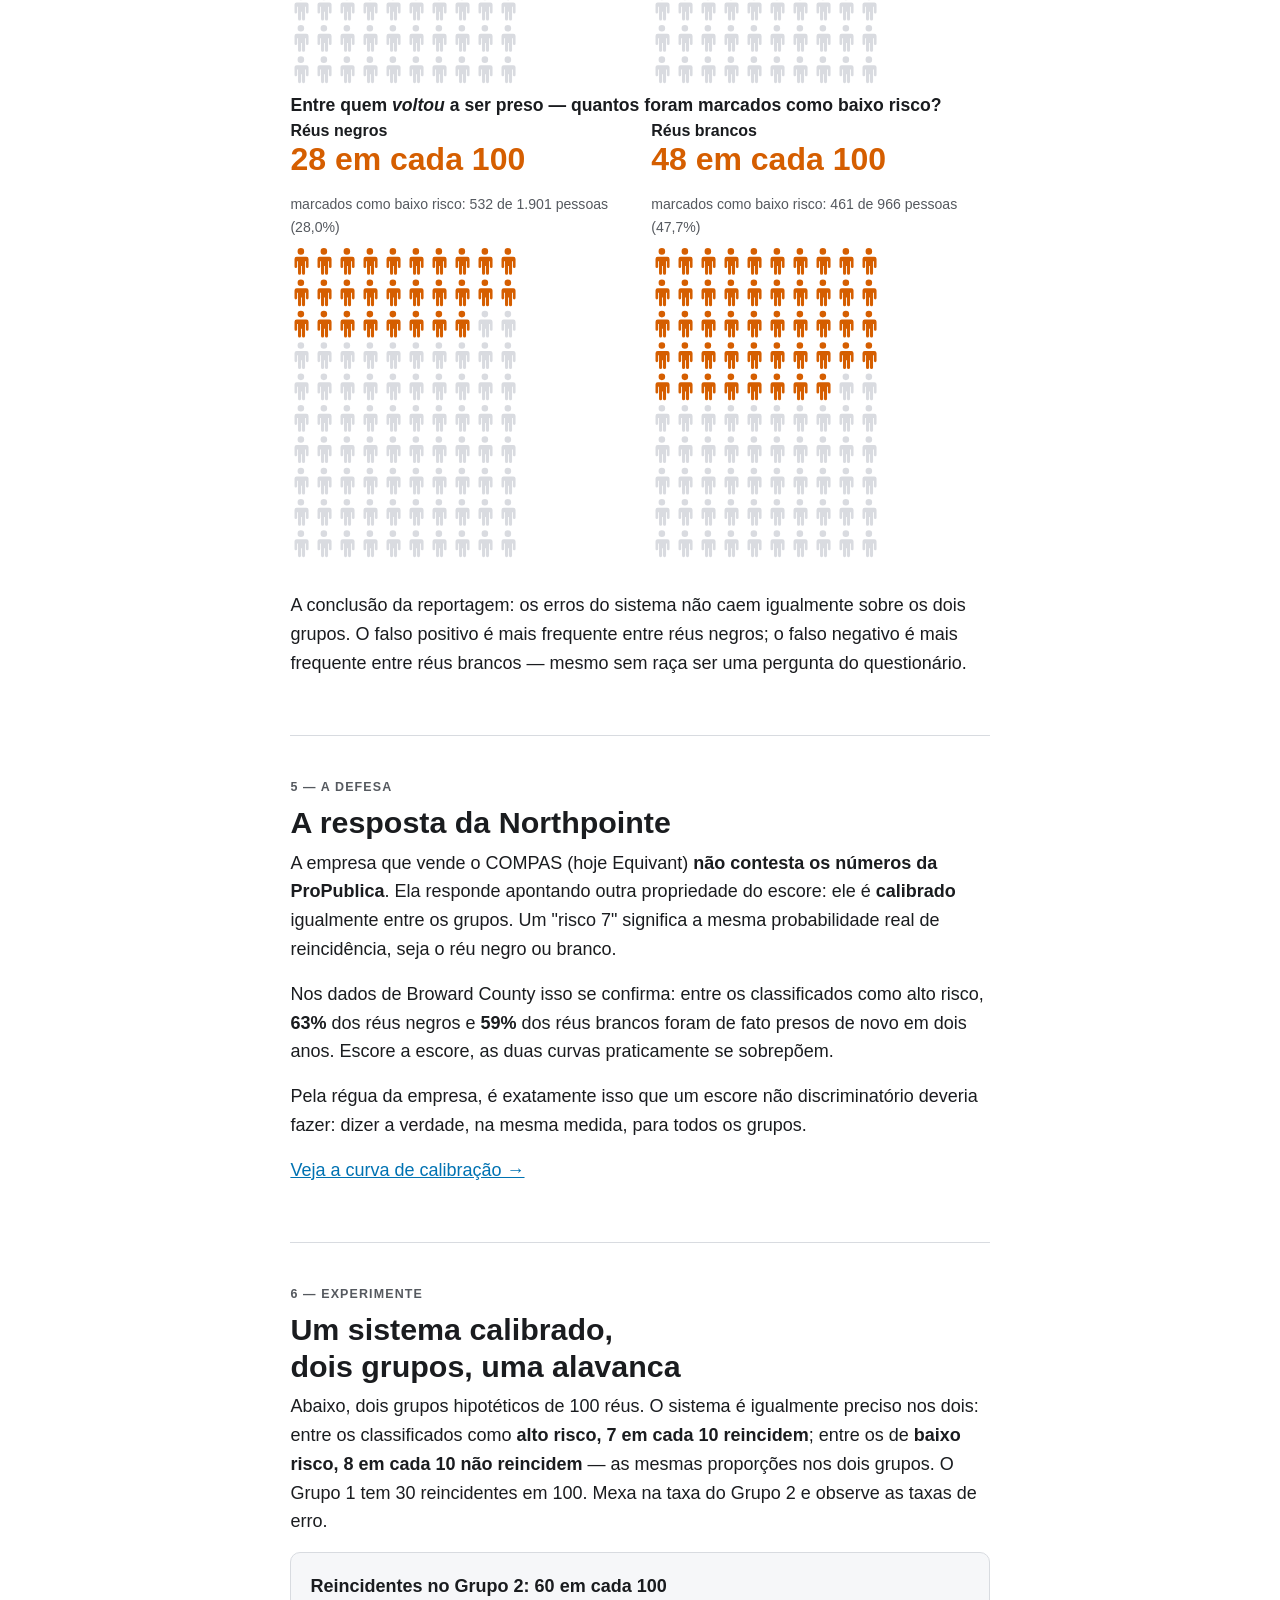
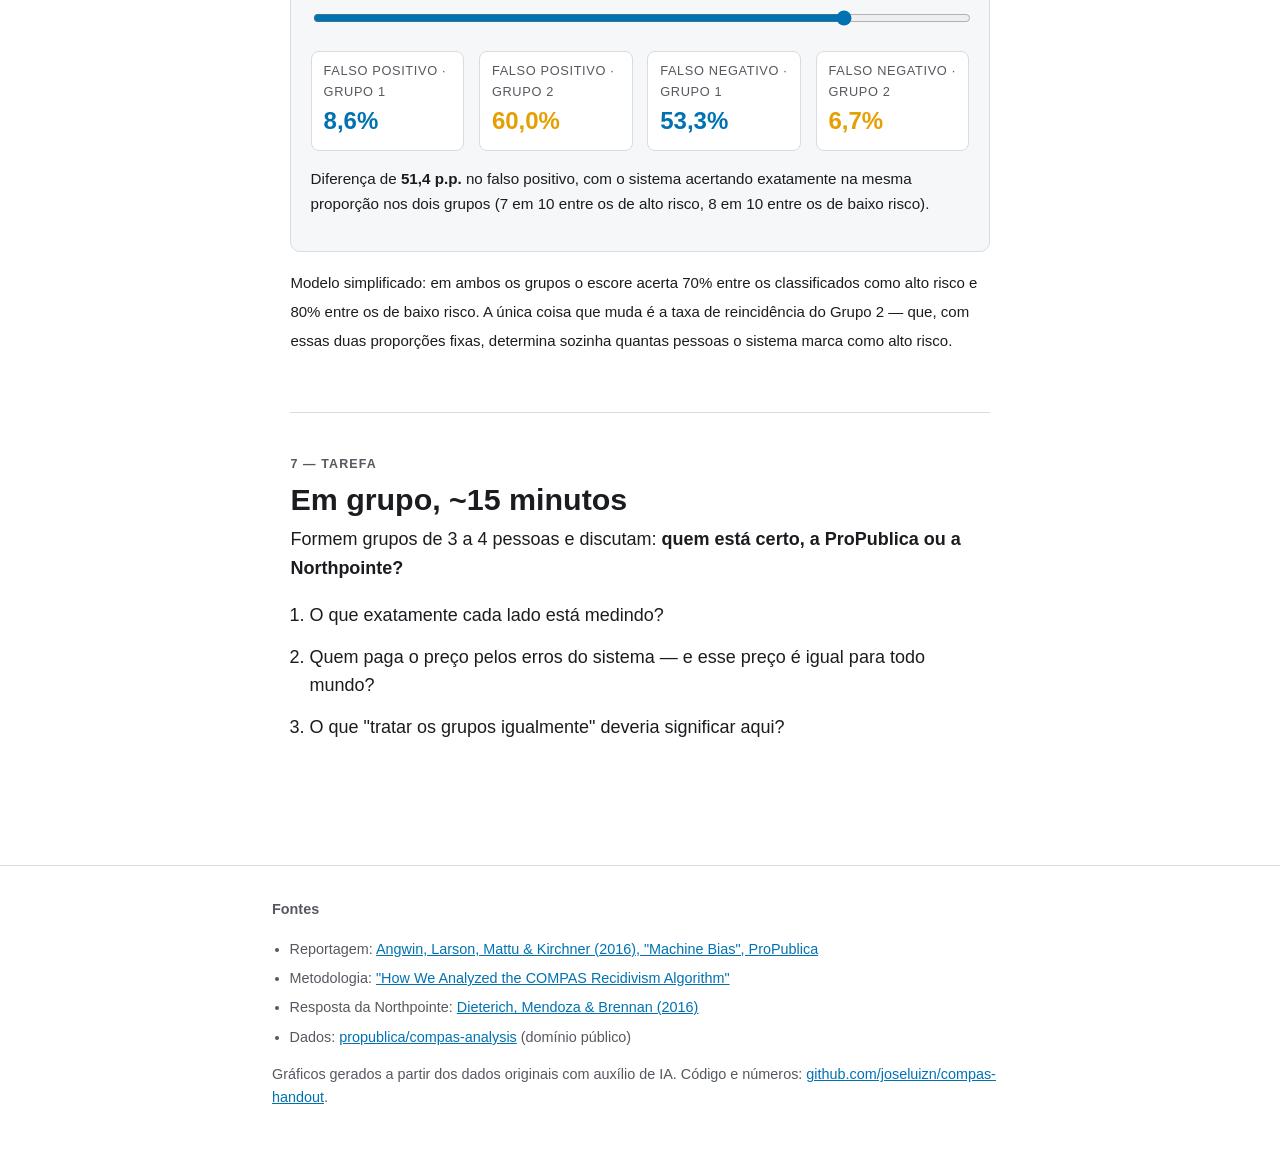
==== commit 4cc7a95e: "added ai disclaimer" ====
--- a/index.html
+++ b/index.html
@@ -1,175 +1,190 @@
 <!doctype html>
 <html lang="pt-BR">
+
 <head>
-<meta charset="utf-8">
-<meta name="viewport" content="width=device-width, initial-scale=1">
-<title>O caso COMPAS — um algoritmo pode ser justo e injusto ao mesmo tempo?</title>
-<meta name="description" content="Os dados por trás do caso COMPAS: distribuição de escores, taxas de erro e calibração, com os critérios da análise da ProPublica.">
-<link rel="stylesheet" href="css/style.css">
+  <meta charset="utf-8">
+  <meta name="viewport" content="width=device-width, initial-scale=1">
+  <title>O caso COMPAS — um algoritmo pode ser justo e injusto ao mesmo tempo?</title>
+  <meta name="description"
+    content="Os dados por trás do caso COMPAS: distribuição de escores, taxas de erro e calibração, com os critérios da análise da ProPublica.">
+  <link rel="stylesheet" href="css/style.css">
 </head>
+
 <body>
 
-<nav class="topo">
-  <span>Caso COMPAS</span>
-  <a href="mais-informacoes.html">Mais informações →</a>
-</nav>
+  <nav class="topo">
+    <span>Caso COMPAS</span>
+    <a href="mais-informacoes.html">Mais informações →</a>
+  </nav>
 
-<main>
+  <main>
 
-  <section class="passo hero">
-    <p class="rotulo">Ética e manipulação de dados</p>
-    <h1>Um algoritmo pode ser justo e injusto ao mesmo tempo?</h1>
-    <p class="sub">O COMPAS dá a réus americanos uma nota de risco de 1 a 10. Em 2016 a ProPublica
-      publicou que o sistema errava contra réus negros; a empresa que o vende respondeu que o
-      escore é igualmente preciso para todos. Os dois lados usam os mesmos dados.</p>
-    <p class="dica-rolagem">Role para ver os números. ↓</p>
-  </section>
+    <section class="passo hero">
+      <p class="rotulo">Ética e manipulação de dados</p>
+      <h1>Um algoritmo pode ser justo e injusto ao mesmo tempo?</h1>
+      <p class="sub">O COMPAS dá a réus americanos uma nota de risco de 1 a 10. Em 2016 a ProPublica
+        publicou que o sistema errava contra réus negros; a empresa que o vende respondeu que o
+        escore é igualmente preciso para todos. Os dois lados usam os mesmos dados.</p>
+      <p class="dica-rolagem">Role para ver os números. ↓</p>
+    </section>
 
-  <section class="passo">
-    <p class="rotulo">1 — O que é o COMPAS</p>
-    <h2>Um questionário vira uma nota de risco</h2>
-    <p>O réu responde a um questionário sobre histórico criminal, emprego, vizinhança, atitudes e
-      opiniões. O sistema devolve um <strong>escore de 1 a 10</strong> para o risco de reincidir.
-      Esse escore entra em decisões reais: fiança, condições de liberdade e, em alguns estados,
-      a própria sentença.</p>
-    <p><strong>Raça não é uma das perguntas do questionário.</strong></p>
-  </section>
+    <section class="passo">
+      <p class="rotulo">1 — O que é o COMPAS</p>
+      <h2>Um questionário vira uma nota de risco</h2>
+      <p>O réu responde a um questionário sobre histórico criminal, emprego, vizinhança, atitudes e
+        opiniões. O sistema devolve um <strong>escore de 1 a 10</strong> para o risco de reincidir.
+        Esse escore entra em decisões reais: fiança, condições de liberdade e, em alguns estados,
+        a própria sentença.</p>
+      <p><strong>Raça não é uma das perguntas do questionário.</strong></p>
+    </section>
 
-  <section class="passo">
-    <p class="rotulo">2 — Os dados</p>
-    <h2>Como a ProPublica montou a análise</h2>
-    <p>Os jornalistas pediram os escores de todos os réus avaliados em <strong>Broward County,
-      Flórida</strong>, entre 2013 e 2014, cruzaram com os registros criminais do condado e
-      esperaram dois anos para ver o que de fato aconteceu com cada pessoa. Os critérios que eles
-      fixaram antes de calcular qualquer número:</p>
+    <section class="passo">
+      <p class="rotulo">2 — Os dados</p>
+      <h2>Como a ProPublica montou a análise</h2>
+      <p>Os jornalistas pediram os escores de todos os réus avaliados em <strong>Broward County,
+          Flórida</strong>, entre 2013 e 2014, cruzaram com os registros criminais do condado e
+        esperaram dois anos para ver o que de fato aconteceu com cada pessoa. Os critérios que eles
+        fixaram antes de calcular qualquer número:</p>
 
-    <div class="caixa">
-      <h3>Os critérios da análise</h3>
-      <dl class="criterio">
-        <dt>Quem entra na amostra</dt>
-        <dd>Réus com escore atribuído na triagem de prisão, descartando casos sem registro
-          criminal correspondente, infrações de trânsito ordinárias
-          (<code>c_charge_degree = 'O'</code>) e escores ausentes.
-          Restam <strong id="n-total">—</strong> pessoas nos dois grupos comparados
-          (<span id="n-negros">—</span> réus negros e <span id="n-brancos">—</span> réus brancos).</dd>
+      <div class="caixa">
+        <h3>Os critérios da análise</h3>
+        <dl class="criterio">
+          <dt>Quem entra na amostra</dt>
+          <dd>Réus com escore atribuído na triagem de prisão, descartando casos sem registro
+            criminal correspondente, infrações de trânsito ordinárias
+            (<code>c_charge_degree = 'O'</code>) e escores ausentes.
+            Restam <strong id="n-total">—</strong> pessoas nos dois grupos comparados
+            (<span id="n-negros">—</span> réus negros e <span id="n-brancos">—</span> réus brancos).</dd>
 
-        <dt>O que conta como "alto risco"</dt>
-        <dd>Escore <strong>5 ou mais</strong> — o mesmo corte que o próprio COMPAS usa para separar
-          risco "baixo" de "médio/alto".</dd>
+          <dt>O que conta como "alto risco"</dt>
+          <dd>Escore <strong>5 ou mais</strong> — o mesmo corte que o próprio COMPAS usa para separar
+            risco "baixo" de "médio/alto".</dd>
 
-        <dt>O que conta como acerto ou erro</dt>
-        <dd>O desfecho é <strong>ser preso de novo em até dois anos</strong> após a avaliação.
-          Quem foi preso de novo e tinha escore baixo, o sistema deixou passar; quem não foi preso
-          de novo e tinha escore alto, o sistema marcou à toa.</dd>
+          <dt>O que conta como acerto ou erro</dt>
+          <dd>O desfecho é <strong>ser preso de novo em até dois anos</strong> após a avaliação.
+            Quem foi preso de novo e tinha escore baixo, o sistema deixou passar; quem não foi preso
+            de novo e tinha escore alto, o sistema marcou à toa.</dd>
 
-        <dt>Como os erros são comparados</dt>
-        <dd>Separando as pessoas <strong>pelo que aconteceu de verdade</strong> — primeiro só quem
-          não reincidiu, depois só quem reincidiu — e perguntando, dentro de cada um desses grupos,
-          que fração o sistema classificou errado. A comparação é entre réus negros e brancos.</dd>
-      </dl>
+          <dt>Como os erros são comparados</dt>
+          <dd>Separando as pessoas <strong>pelo que aconteceu de verdade</strong> — primeiro só quem
+            não reincidiu, depois só quem reincidiu — e perguntando, dentro de cada um desses grupos,
+            que fração o sistema classificou errado. A comparação é entre réus negros e brancos.</dd>
+        </dl>
+      </div>
+      <p>Os dados brutos e o código que reproduz cada número deste site estão
+        <a href="https://github.com/joseluizn/compas-handout">no repositório</a>.
+      </p>
+    </section>
+
+    <section class="passo">
+      <p class="rotulo">3 — A distribuição dos escores</p>
+      <h2>As notas não se distribuem do mesmo jeito nos dois grupos</h2>
+      <p>Cada barra é a fatia do grupo que recebeu aquele escore. Se o COMPAS tratasse os dois grupos
+        da mesma forma <em>em termos de distribuição</em>, as duas séries teriam o mesmo formato.</p>
+      <div class="legenda" id="legenda-decis"></div>
+      <figure>
+        <div class="rolavel" id="grafico-decis"></div>
+        <figcaption>Distribuição dos escores de risco do COMPAS por grupo racial, Broward County
+          (2013–2014). Réus brancos se concentram nos escores baixos; réus negros se espalham por
+          toda a escala.</figcaption>
+      </figure>
+    </section>
+
+    <section class="passo">
+      <p class="rotulo">4 — A acusação</p>
+      <h2>Entre 100 pessoas iguais no desfecho, o sistema erra de forma desigual</h2>
+      <p>Cada quadro abaixo mostra <strong>100 pessoas que tiveram o mesmo desfecho real</strong>.
+        As figuras coloridas são as que o sistema classificou errado.</p>
+
+      <h3>Entre quem <em>não</em> voltou a ser preso — quantos foram marcados como alto risco?</h3>
+      <div class="waffles" id="waffles-fpr"></div>
+
+      <h3>Entre quem <em>voltou</em> a ser preso — quantos foram marcados como baixo risco?</h3>
+      <div class="waffles" id="waffles-fnr"></div>
+
+      <p style="margin-top:1.4rem">A conclusão da reportagem: os erros do sistema não caem igualmente
+        sobre os dois grupos. O falso positivo é mais frequente entre réus negros; o falso negativo é
+        mais frequente entre réus brancos — mesmo sem raça ser uma pergunta do questionário.</p>
+    </section>
+
+    <section class="passo">
+      <p class="rotulo">5 — A defesa</p>
+      <h2>A resposta da Northpointe</h2>
+      <p>A empresa que vende o COMPAS (hoje Equivant) <strong>não contesta os números da
+          ProPublica</strong>. Ela responde apontando outra propriedade do escore: ele é
+        <strong>calibrado</strong> igualmente entre os grupos. Um "risco 7" significa a mesma
+        probabilidade real de reincidência, seja o réu negro ou branco.
+      </p>
+      <p>Nos dados de Broward County isso se confirma: entre os classificados como alto risco,
+        <strong id="ppv-negros">—</strong> dos réus negros e <strong id="ppv-brancos">—</strong> dos
+        réus brancos foram de fato presos de novo em dois anos. Escore a escore, as duas curvas
+        praticamente se sobrepõem.
+      </p>
+      <p>Pela régua da empresa, é exatamente isso que um escore não discriminatório deveria fazer:
+        dizer a verdade, na mesma medida, para todos os grupos.</p>
+      <p><a href="mais-informacoes.html#calibracao">Veja a curva de calibração →</a></p>
+    </section>
+
+    <section class="passo">
+      <p class="rotulo">6 — Experimente</p>
+      <h2>Um sistema calibrado, dois grupos, uma alavanca</h2>
+      <p>Abaixo, dois grupos hipotéticos de 100 réus. O sistema é
+        igualmente preciso nos dois: entre os classificados como <strong>alto risco, 7 em cada 10
+          reincidem</strong>; entre os de <strong>baixo risco, 8 em cada 10 não reincidem</strong> —
+        as mesmas proporções nos dois grupos. O Grupo 1 tem 30 reincidentes em 100. Mexa na taxa do
+        Grupo 2 e observe as taxas de erro.</p>
+
+      <div class="widget">
+        <label for="slider-base">Reincidentes no Grupo 2: <span id="valor-base">60</span> em cada 100</label>
+        <input type="range" id="slider-base" min="25" max="68" step="1" value="60">
+        <div class="grade-num" id="saida-widget"></div>
+        <p class="nota-widget" id="nota-widget"></p>
+      </div>
+      <p style="margin-top:1rem"><small>Modelo simplificado: em ambos os grupos o escore acerta
+          70% entre os classificados como alto risco e 80% entre os de baixo risco. A única coisa que
+          muda é a taxa de reincidência do Grupo 2 — que, com essas duas proporções fixas, determina
+          sozinha quantas pessoas o sistema marca como alto risco.</small></p>
+    </section>
+
+    <section class="passo">
+      <p class="rotulo">7 — Tarefa</p>
+      <h2>Em grupo, ~15 minutos</h2>
+      <p>Formem grupos de 3 a 4 pessoas e discutam: <strong>quem está certo, a ProPublica ou a
+          Northpointe?</strong></p>
+      <ol class="perguntas">
+        <li>O que exatamente cada lado está medindo?</li>
+        <li>Quem paga o preço pelos erros do sistema — e esse preço é igual para todo mundo?</li>
+        <li>O que "tratar os grupos igualmente" deveria significar aqui?</li>
+      </ol>
+    </section>
+
+  </main>
+
+  <footer>
+    <div class="interno">
+      <p><strong>Fontes</strong></p>
+      <ul>
+        <li>Reportagem: <a
+            href="https://www.propublica.org/article/machine-bias-risk-assessments-in-criminal-sentencing">Angwin,
+            Larson, Mattu &amp; Kirchner (2016), "Machine Bias", ProPublica</a></li>
+        <li>Metodologia: <a
+            href="https://www.propublica.org/article/how-we-analyzed-the-compas-recidivism-algorithm">"How We Analyzed
+            the COMPAS Recidivism Algorithm"</a></li>
+        <li>Resposta da Northpointe: <a
+            href="https://embed.documentcloud.org/documents/2998391-ProPublica-Commentary-Final-070616/">Dieterich,
+            Mendoza &amp; Brennan (2016)</a></li>
+        <li>Dados: <a href="https://github.com/propublica/compas-analysis">propublica/compas-analysis</a> (domínio
+          público)</li>
+      </ul>
+      <p>Gráficos gerados a partir dos dados originais com auxílio de IA. Código e números:
+        <a href="https://github.com/joseluizn/compas-handout">github.com/joseluizn/compas-handout</a>.
+      </p>
     </div>
-    <p>Os dados brutos e o código que reproduz cada número deste site estão
-      <a href="https://github.com/joseluizn/compas-handout">no repositório</a>.</p>
-  </section>
+  </footer>
 
-  <section class="passo">
-    <p class="rotulo">3 — A distribuição dos escores</p>
-    <h2>As notas não se distribuem do mesmo jeito nos dois grupos</h2>
-    <p>Cada barra é a fatia do grupo que recebeu aquele escore. Se o COMPAS tratasse os dois grupos
-      da mesma forma <em>em termos de distribuição</em>, as duas séries teriam o mesmo formato.</p>
-    <div class="legenda" id="legenda-decis"></div>
-    <figure>
-      <div class="rolavel" id="grafico-decis"></div>
-      <figcaption>Distribuição dos escores de risco do COMPAS por grupo racial, Broward County
-        (2013–2014). Réus brancos se concentram nos escores baixos; réus negros se espalham por
-        toda a escala.</figcaption>
-    </figure>
-  </section>
+  <script src="js/metrics-data.js"></script>
+  <script src="js/story.js"></script>
+  <script src="js/impossibility.js"></script>
+</body>
 
-  <section class="passo">
-    <p class="rotulo">4 — A acusação</p>
-    <h2>Entre 100 pessoas iguais no desfecho, o sistema erra de forma desigual</h2>
-    <p>Cada quadro abaixo mostra <strong>100 pessoas que tiveram o mesmo desfecho real</strong>.
-      As figuras coloridas são as que o sistema classificou errado.</p>
-
-    <h3>Entre quem <em>não</em> voltou a ser preso — quantos foram marcados como alto risco?</h3>
-    <div class="waffles" id="waffles-fpr"></div>
-
-    <h3>Entre quem <em>voltou</em> a ser preso — quantos foram marcados como baixo risco?</h3>
-    <div class="waffles" id="waffles-fnr"></div>
-
-    <p style="margin-top:1.4rem">A conclusão da reportagem: os erros do sistema não caem igualmente
-      sobre os dois grupos. O falso positivo é mais frequente entre réus negros; o falso negativo é
-      mais frequente entre réus brancos — mesmo sem raça ser uma pergunta do questionário.</p>
-  </section>
-
-  <section class="passo">
-    <p class="rotulo">5 — A defesa</p>
-    <h2>A resposta da Northpointe</h2>
-    <p>A empresa que vende o COMPAS (hoje Equivant) <strong>não contesta os números da
-      ProPublica</strong>. Ela responde apontando outra propriedade do escore: ele é
-      <strong>calibrado</strong> igualmente entre os grupos. Um "risco 7" significa a mesma
-      probabilidade real de reincidência, seja o réu negro ou branco.</p>
-    <p>Nos dados de Broward County isso se confirma: entre os classificados como alto risco,
-      <strong id="ppv-negros">—</strong> dos réus negros e <strong id="ppv-brancos">—</strong> dos
-      réus brancos foram de fato presos de novo em dois anos. Escore a escore, as duas curvas
-      praticamente se sobrepõem.</p>
-    <p>Pela régua da empresa, é exatamente isso que um escore não discriminatório deveria fazer:
-      dizer a verdade, na mesma medida, para todos os grupos.</p>
-    <p><a href="mais-informacoes.html#calibracao">Veja a curva de calibração →</a></p>
-  </section>
-
-  <section class="passo">
-    <p class="rotulo">6 — Experimente</p>
-    <h2>Um sistema calibrado, dois grupos, uma alavanca</h2>
-    <p>Abaixo, dois grupos hipotéticos de 100 réus. O sistema é
-      igualmente preciso nos dois: entre os classificados como <strong>alto risco, 7 em cada 10
-      reincidem</strong>; entre os de <strong>baixo risco, 8 em cada 10 não reincidem</strong> —
-      as mesmas proporções nos dois grupos. O Grupo 1 tem 30 reincidentes em 100. Mexa na taxa do
-      Grupo 2 e observe as taxas de erro.</p>
-
-    <div class="widget">
-      <label for="slider-base">Reincidentes no Grupo 2: <span id="valor-base">60</span> em cada 100</label>
-      <input type="range" id="slider-base" min="25" max="68" step="1" value="60">
-      <div class="grade-num" id="saida-widget"></div>
-      <p class="nota-widget" id="nota-widget"></p>
-    </div>
-    <p style="margin-top:1rem"><small>Modelo simplificado: em ambos os grupos o escore acerta
-      70% entre os classificados como alto risco e 80% entre os de baixo risco. A única coisa que
-      muda é a taxa de reincidência do Grupo 2 — que, com essas duas proporções fixas, determina
-      sozinha quantas pessoas o sistema marca como alto risco.</small></p>
-  </section>
-
-  <section class="passo">
-    <p class="rotulo">7 — Tarefa</p>
-    <h2>Em grupo, ~15 minutos</h2>
-    <p>Formem grupos de 3 a 4 pessoas e discutam: <strong>quem está certo, a ProPublica ou a
-      Northpointe?</strong></p>
-    <ol class="perguntas">
-      <li>O que exatamente cada lado está medindo?</li>
-      <li>Quem paga o preço pelos erros do sistema — e esse preço é igual para todo mundo?</li>
-      <li>O que "tratar os grupos igualmente" deveria significar aqui?</li>
-    </ol>
-  </section>
-
-</main>
-
-<footer>
-  <div class="interno">
-    <p><strong>Fontes</strong></p>
-    <ul>
-      <li>Reportagem: <a href="https://www.propublica.org/article/machine-bias-risk-assessments-in-criminal-sentencing">Angwin, Larson, Mattu &amp; Kirchner (2016), "Machine Bias", ProPublica</a></li>
-      <li>Metodologia: <a href="https://www.propublica.org/article/how-we-analyzed-the-compas-recidivism-algorithm">"How We Analyzed the COMPAS Recidivism Algorithm"</a></li>
-      <li>Resposta da Northpointe: <a href="https://embed.documentcloud.org/documents/2998391-ProPublica-Commentary-Final-070616/">Dieterich, Mendoza &amp; Brennan (2016)</a></li>
-      <li>Dados: <a href="https://github.com/propublica/compas-analysis">propublica/compas-analysis</a> (domínio público)</li>
-    </ul>
-    <p>Gráficos gerados a partir dos dados originais. Código e números:
-      <a href="https://github.com/joseluizn/compas-handout">github.com/joseluizn/compas-handout</a>.</p>
-  </div>
-</footer>
-
-<script src="js/metrics-data.js"></script>
-<script src="js/story.js"></script>
-<script src="js/impossibility.js"></script>
-</body>
-</html>
+</html>
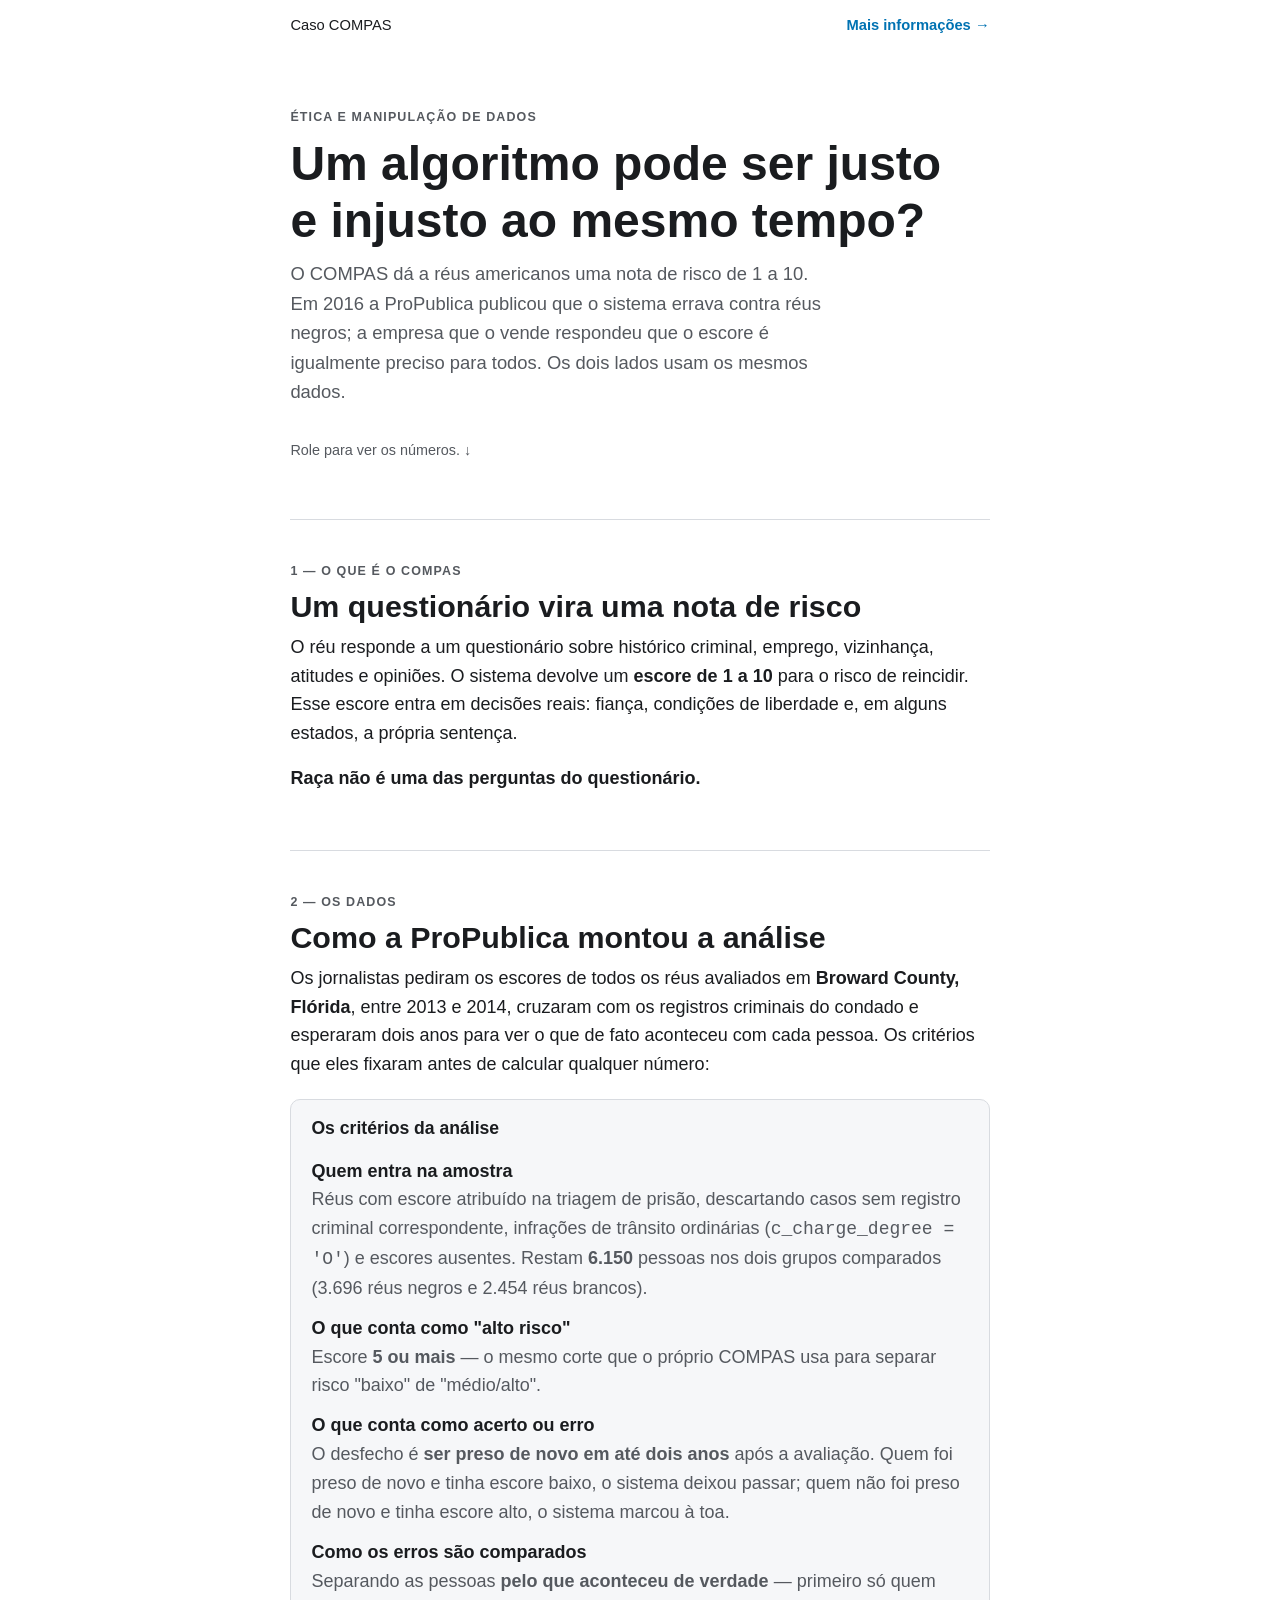
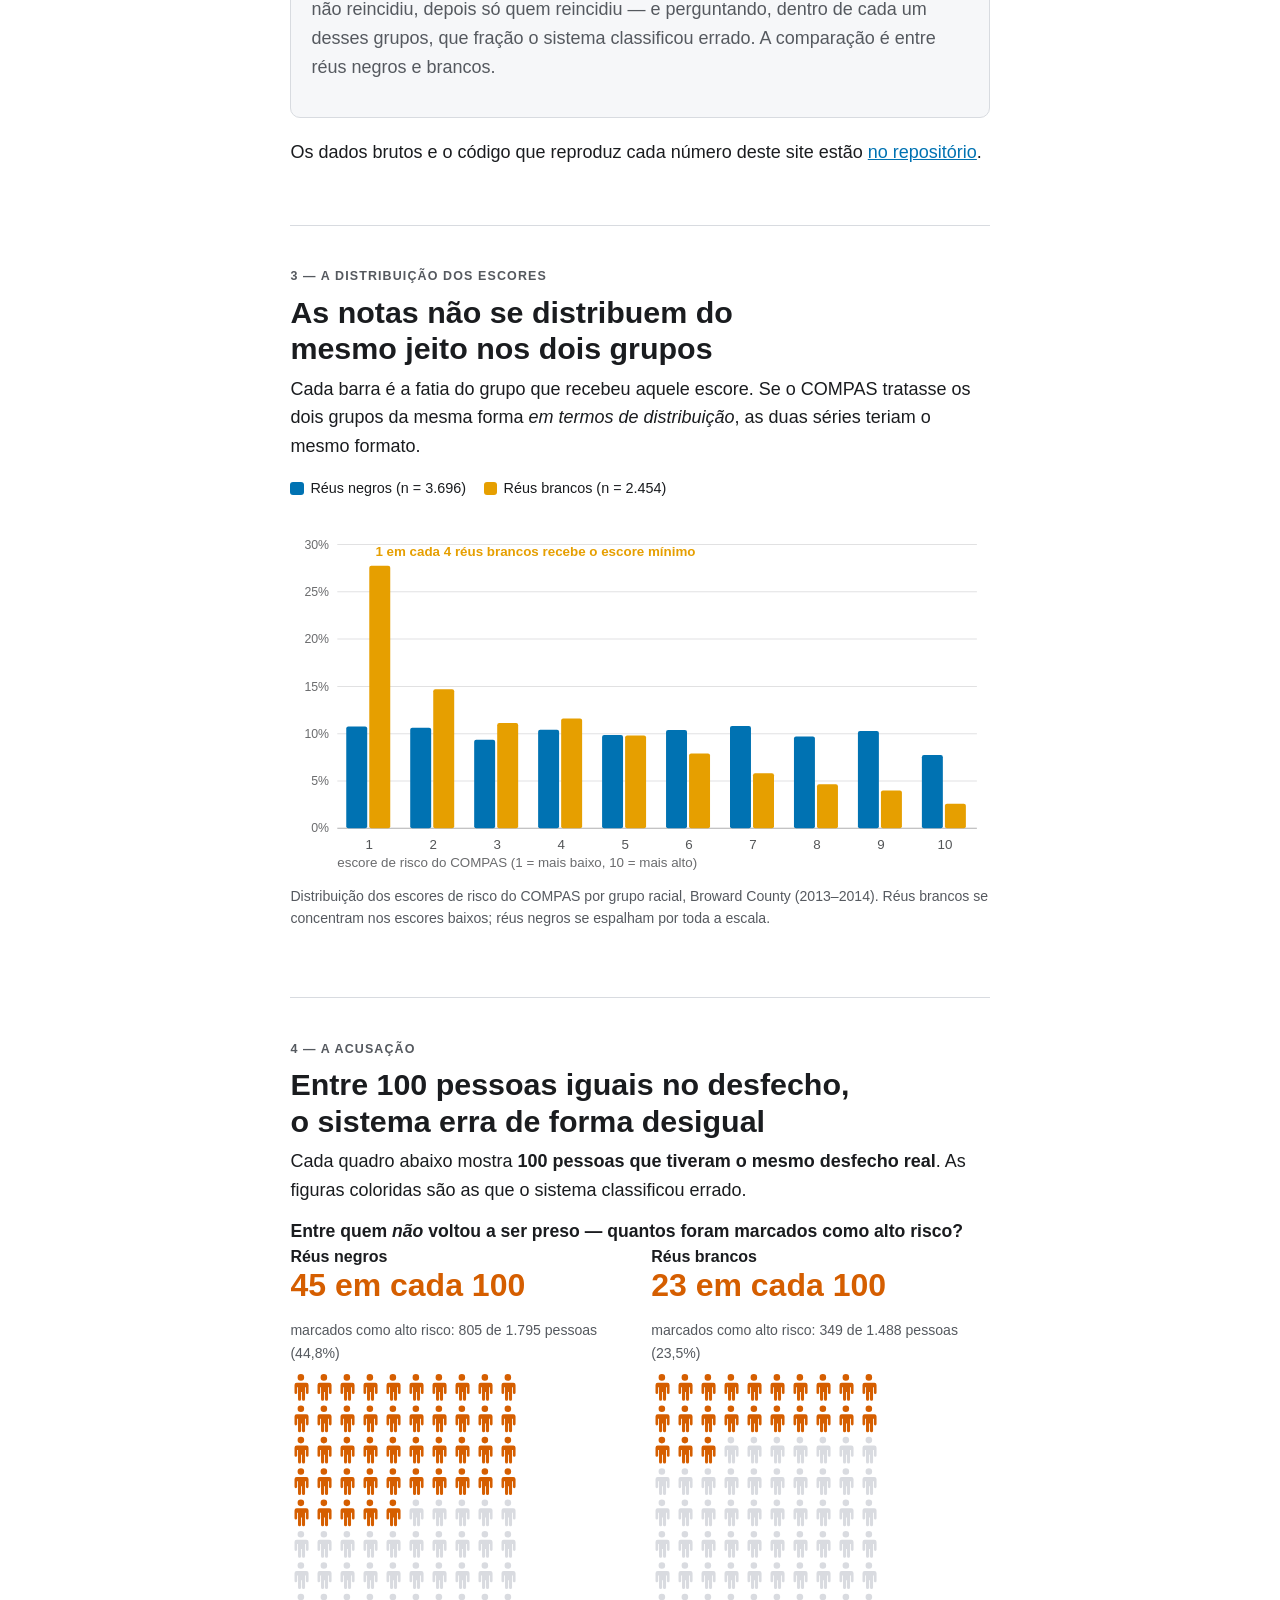
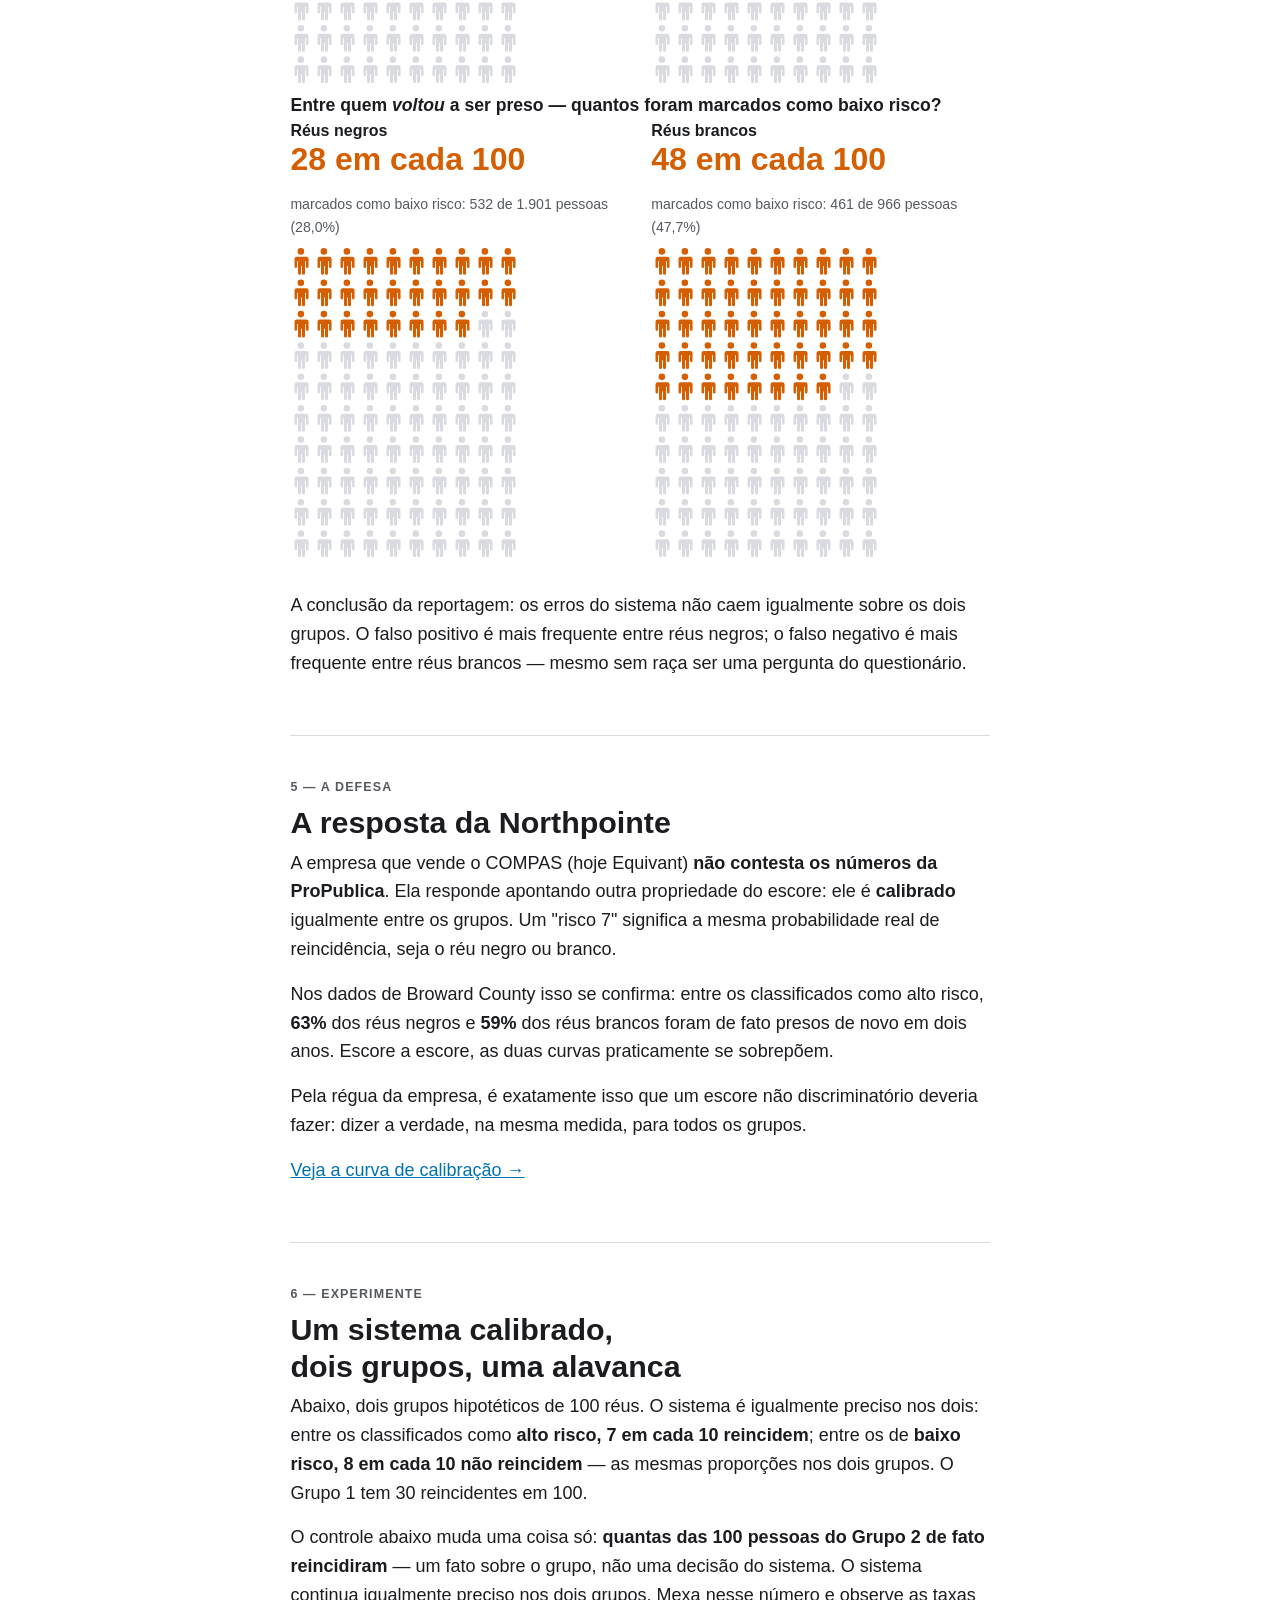
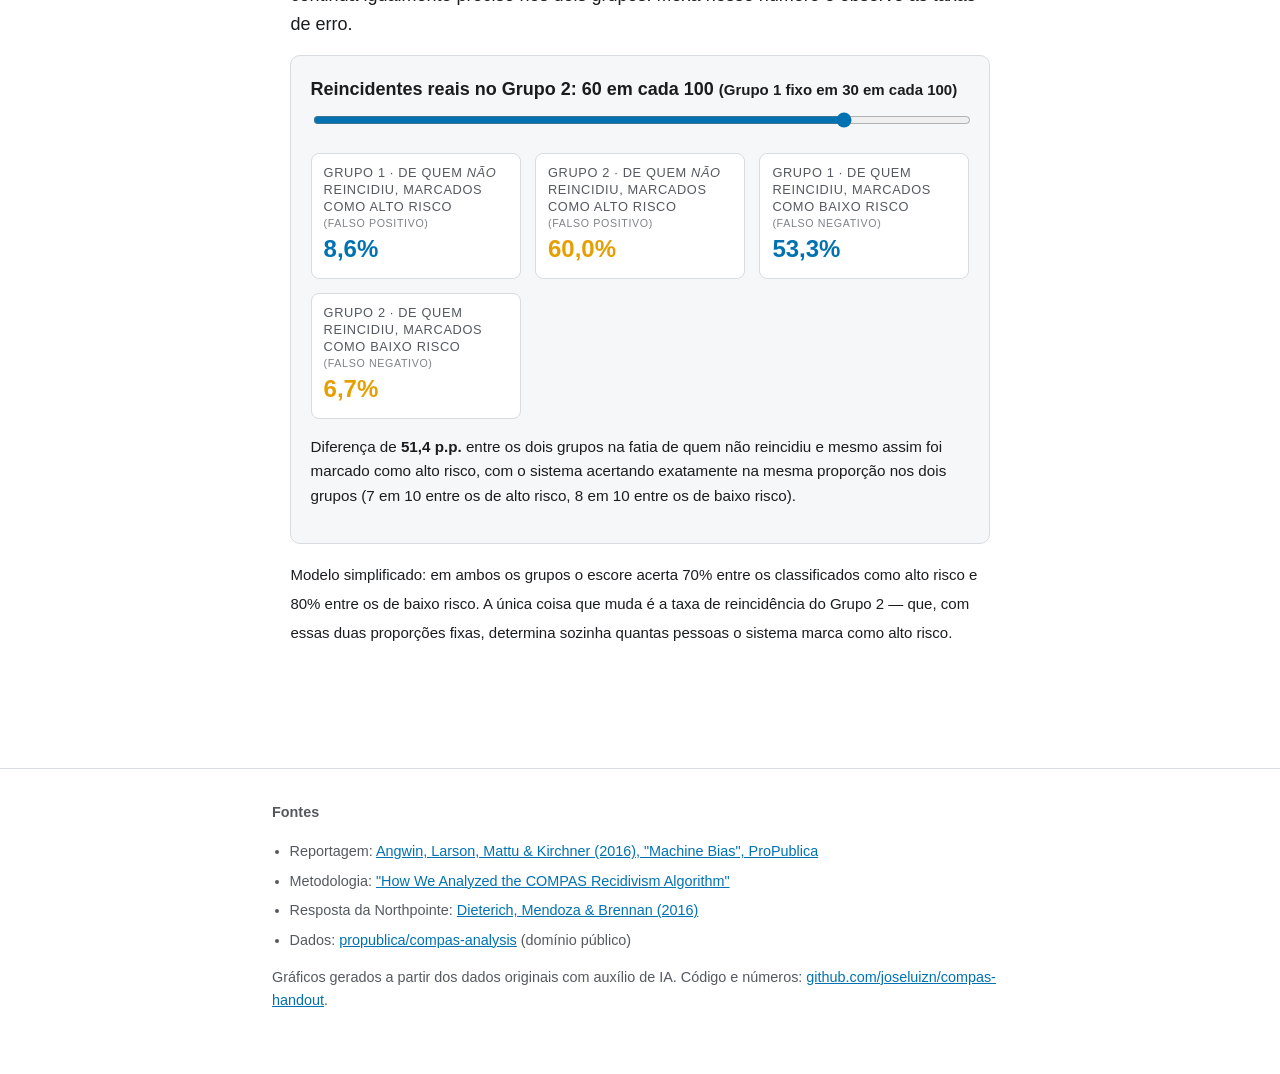
==== commit 9f49116e: "Atualizando linguagem" ====
--- a/index.html
+++ b/index.html
@@ -131,11 +131,15 @@
       <p>Abaixo, dois grupos hipotéticos de 100 réus. O sistema é
         igualmente preciso nos dois: entre os classificados como <strong>alto risco, 7 em cada 10
           reincidem</strong>; entre os de <strong>baixo risco, 8 em cada 10 não reincidem</strong> —
-        as mesmas proporções nos dois grupos. O Grupo 1 tem 30 reincidentes em 100. Mexa na taxa do
-        Grupo 2 e observe as taxas de erro.</p>
+        as mesmas proporções nos dois grupos. O Grupo 1 tem 30 reincidentes em 100.</p>
+      <p>O controle abaixo muda uma coisa só: <strong>quantas das 100 pessoas do Grupo 2 de fato
+          reincidiram</strong> — um fato sobre o grupo, não uma decisão do sistema. O sistema
+        continua igualmente preciso nos dois grupos. Mexa nesse número e observe as taxas de erro.
+      </p>
 
       <div class="widget">
-        <label for="slider-base">Reincidentes no Grupo 2: <span id="valor-base">60</span> em cada 100</label>
+        <label for="slider-base">Reincidentes reais no Grupo 2: <span id="valor-base">60</span> em cada
+          100 <small>(Grupo 1 fixo em 30 em cada 100)</small></label>
         <input type="range" id="slider-base" min="25" max="68" step="1" value="60">
         <div class="grade-num" id="saida-widget"></div>
         <p class="nota-widget" id="nota-widget"></p>
@@ -146,7 +150,7 @@
           sozinha quantas pessoas o sistema marca como alto risco.</small></p>
     </section>
 
-    <section class="passo">
+    <!-- <section class="passo">
       <p class="rotulo">7 — Tarefa</p>
       <h2>Em grupo, ~15 minutos</h2>
       <p>Formem grupos de 3 a 4 pessoas e discutam: <strong>quem está certo, a ProPublica ou a
@@ -156,7 +160,7 @@
         <li>Quem paga o preço pelos erros do sistema — e esse preço é igual para todo mundo?</li>
         <li>O que "tratar os grupos igualmente" deveria significar aqui?</li>
       </ol>
-    </section>
+    </section> -->
 
   </main>
 
--- a/css/style.css
+++ b/css/style.css
@@ -130,7 +130,9 @@
 .widget { background: var(--bg-alt); border: 1px solid var(--linha); border-radius: 10px; padding: 1.2rem; }
 .widget label { display: block; font-weight: 700; margin-bottom: .3rem; }
 .widget input[type="range"] { width: 100%; accent-color: var(--azul); }
-.grade-num { display: grid; grid-template-columns: repeat(auto-fit, minmax(9rem, 1fr)); gap: .9rem; margin-top: 1rem; }
+.grade-num { display: grid; grid-template-columns: repeat(auto-fit, minmax(13rem, 1fr)); gap: .9rem; margin-top: 1rem; }
+.grade-num .k { text-transform: none; letter-spacing: 0; line-height: 1.35; min-height: 3.4em; }
+.grade-num .k small { display: block; opacity: .75; }
 .num { background: var(--bg); border: 1px solid var(--linha); border-radius: 8px; padding: .6rem .75rem; }
 .num .k { font-size: .8rem; color: var(--texto-suave); text-transform: uppercase; letter-spacing: .05em; }
 .num .v { font-size: 1.5rem; font-weight: 700; font-variant-numeric: tabular-nums; }
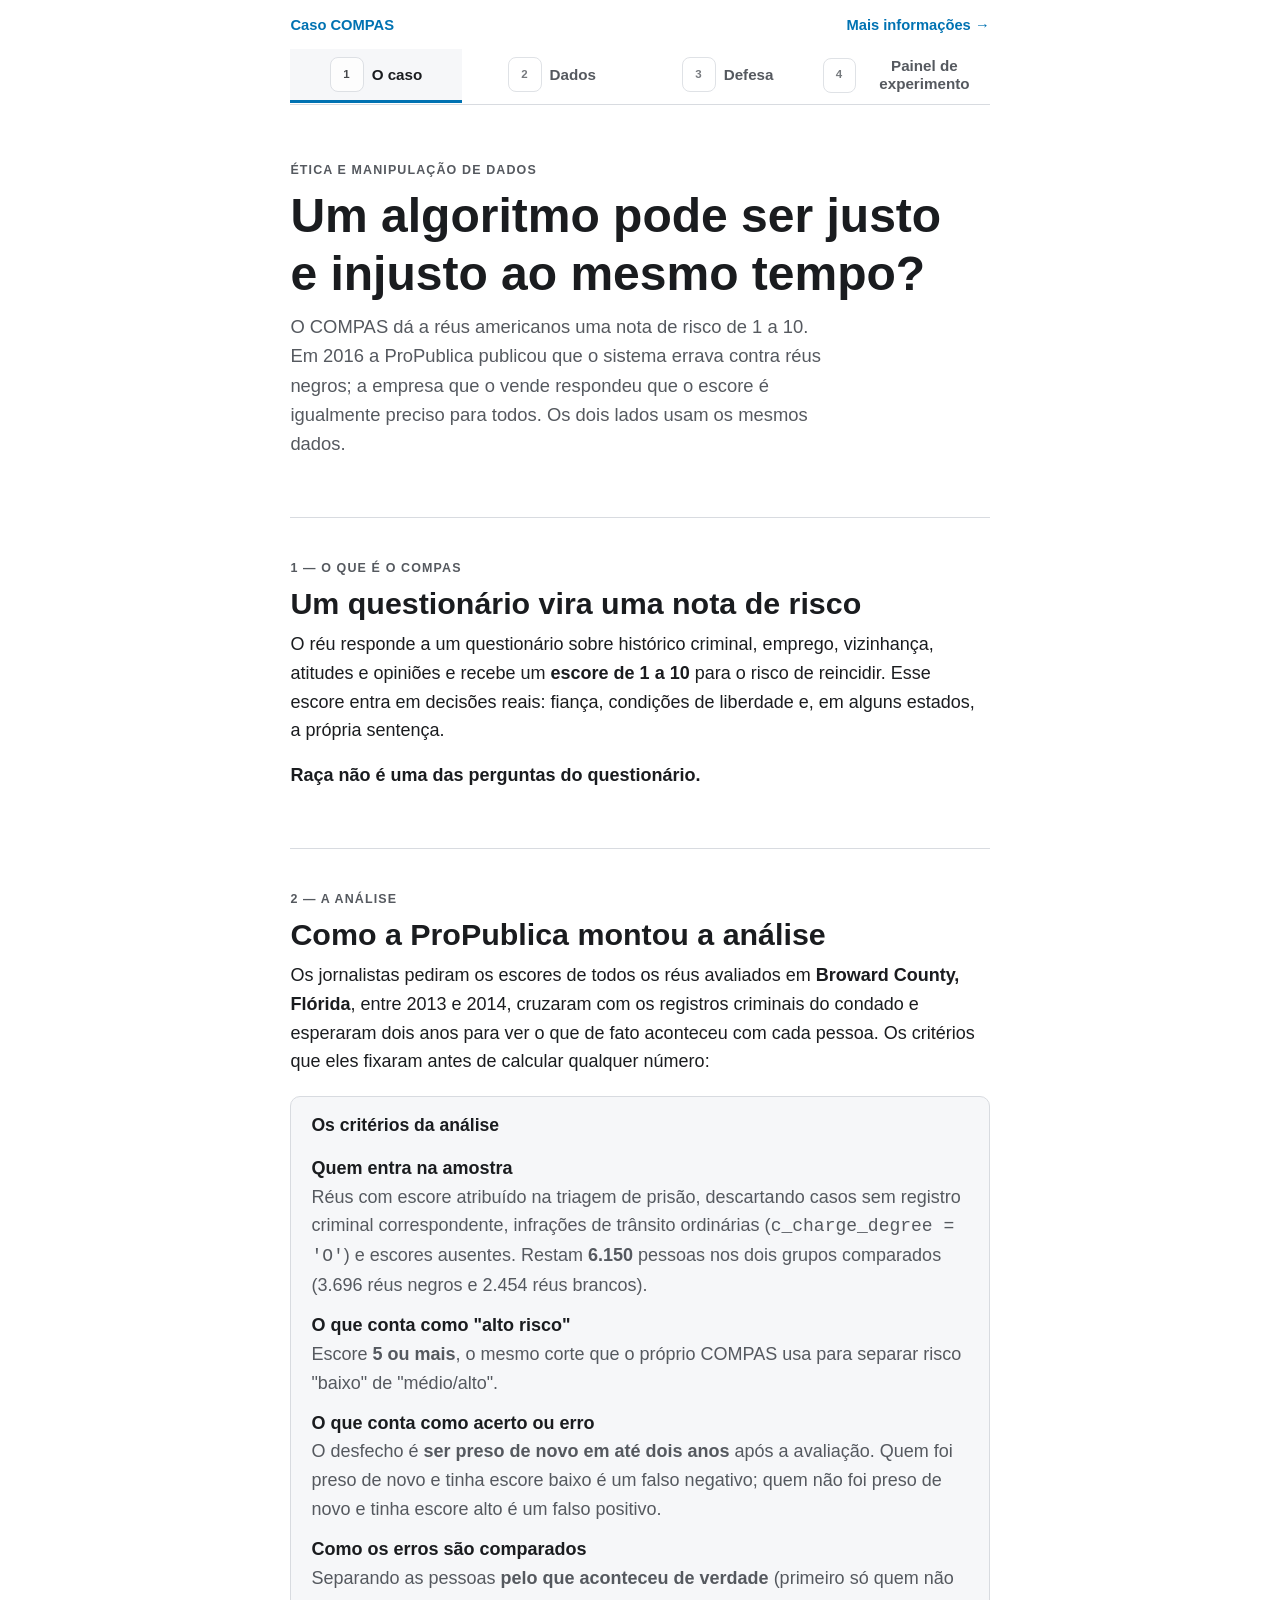
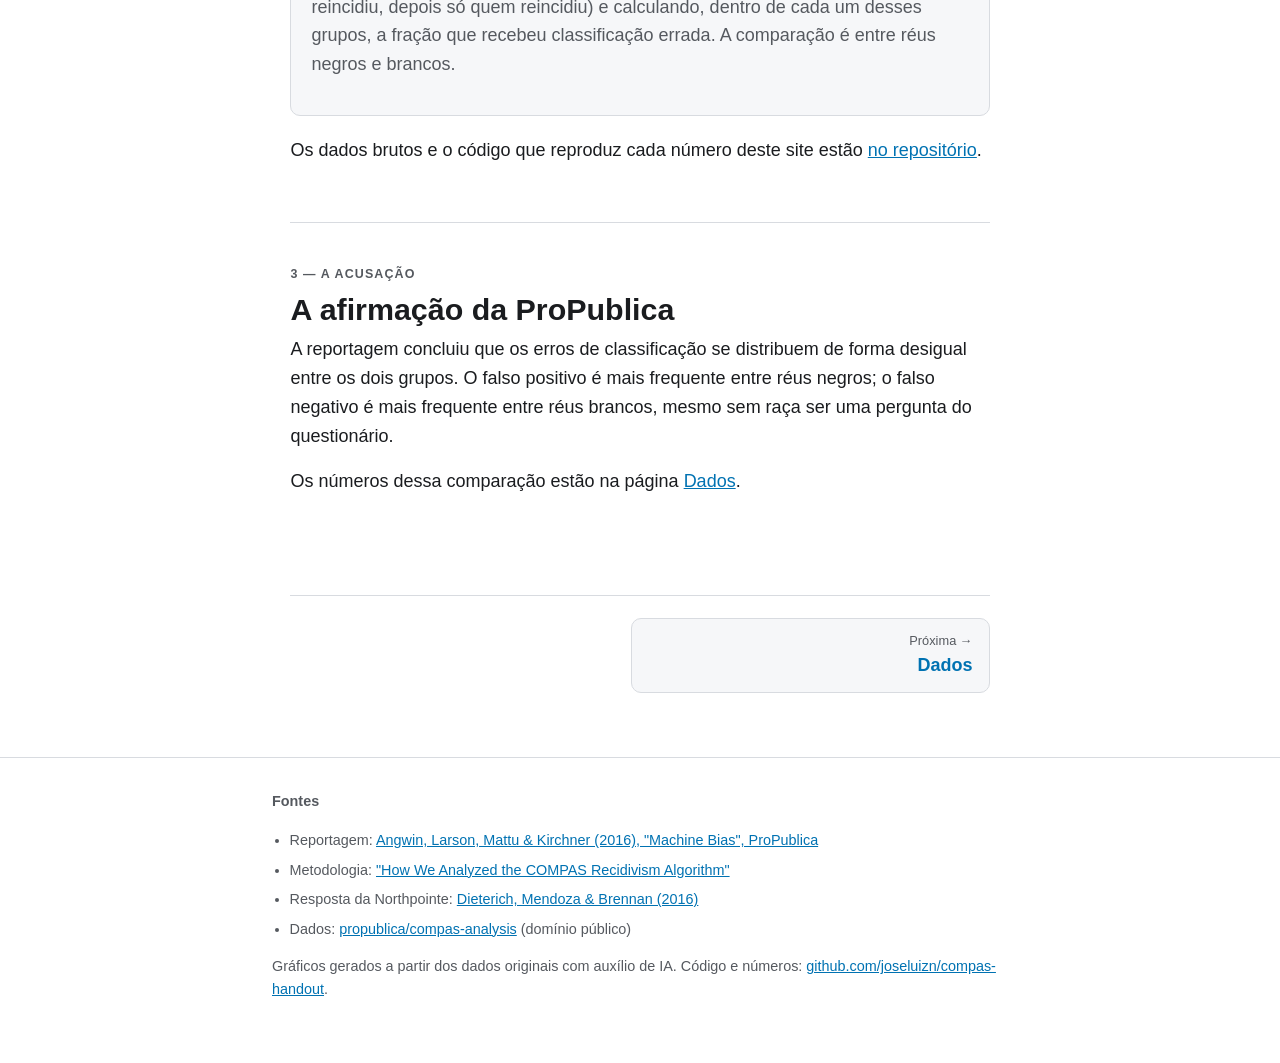
==== commit cc0e9880: "Divide o conteúdo em quatro páginas com navegação paginada Separa a narrativa em O caso, Dados, Defe" ====
--- a/index.html
+++ b/index.html
@@ -4,18 +4,27 @@
 <head>
   <meta charset="utf-8">
   <meta name="viewport" content="width=device-width, initial-scale=1">
-  <title>O caso COMPAS — um algoritmo pode ser justo e injusto ao mesmo tempo?</title>
-  <meta name="description"
-    content="Os dados por trás do caso COMPAS: distribuição de escores, taxas de erro e calibração, com os critérios da análise da ProPublica.">
+  <title>O caso — Caso COMPAS</title>
+  <meta name="description" content="O que é o COMPAS e o que a ProPublica afirmou: contexto e critérios da análise em Broward County.">
   <link rel="stylesheet" href="css/style.css">
 </head>
 
 <body>
 
-  <nav class="topo">
-    <span>Caso COMPAS</span>
-    <a href="mais-informacoes.html">Mais informações →</a>
-  </nav>
+  <header class="topo">
+    <div class="topo-linha">
+      <a class="marca" href="index.html">Caso COMPAS</a>
+      <a class="mais" href="mais-informacoes.html">Mais informações →</a>
+    </div>
+    <nav class="abas" aria-label="Páginas do site">
+      <ol>
+        <li><a href="index.html" aria-current="page"><span class="num">1</span>O caso</a></li>
+        <li><a href="dados.html"><span class="num">2</span>Dados</a></li>
+        <li><a href="defesa.html"><span class="num">3</span>Defesa</a></li>
+        <li><a href="painel.html"><span class="num">4</span>Painel de experimento</a></li>
+      </ol>
+    </nav>
+  </header>
 
   <main>
 
@@ -25,21 +34,20 @@
       <p class="sub">O COMPAS dá a réus americanos uma nota de risco de 1 a 10. Em 2016 a ProPublica
         publicou que o sistema errava contra réus negros; a empresa que o vende respondeu que o
         escore é igualmente preciso para todos. Os dois lados usam os mesmos dados.</p>
-      <p class="dica-rolagem">Role para ver os números. ↓</p>
     </section>
 
     <section class="passo">
       <p class="rotulo">1 — O que é o COMPAS</p>
       <h2>Um questionário vira uma nota de risco</h2>
       <p>O réu responde a um questionário sobre histórico criminal, emprego, vizinhança, atitudes e
-        opiniões. O sistema devolve um <strong>escore de 1 a 10</strong> para o risco de reincidir.
+        opiniões e recebe um <strong>escore de 1 a 10</strong> para o risco de reincidir.
         Esse escore entra em decisões reais: fiança, condições de liberdade e, em alguns estados,
         a própria sentença.</p>
       <p><strong>Raça não é uma das perguntas do questionário.</strong></p>
     </section>
 
     <section class="passo">
-      <p class="rotulo">2 — Os dados</p>
+      <p class="rotulo">2 — A análise</p>
       <h2>Como a ProPublica montou a análise</h2>
       <p>Os jornalistas pediram os escores de todos os réus avaliados em <strong>Broward County,
           Flórida</strong>, entre 2013 e 2014, cruzaram com os registros criminais do condado e
@@ -57,18 +65,18 @@
             (<span id="n-negros">—</span> réus negros e <span id="n-brancos">—</span> réus brancos).</dd>
 
           <dt>O que conta como "alto risco"</dt>
-          <dd>Escore <strong>5 ou mais</strong> — o mesmo corte que o próprio COMPAS usa para separar
+          <dd>Escore <strong>5 ou mais</strong>, o mesmo corte que o próprio COMPAS usa para separar
             risco "baixo" de "médio/alto".</dd>
 
           <dt>O que conta como acerto ou erro</dt>
           <dd>O desfecho é <strong>ser preso de novo em até dois anos</strong> após a avaliação.
-            Quem foi preso de novo e tinha escore baixo, o sistema deixou passar; quem não foi preso
-            de novo e tinha escore alto, o sistema marcou à toa.</dd>
+            Quem foi preso de novo e tinha escore baixo é um falso negativo; quem não foi preso
+            de novo e tinha escore alto é um falso positivo.</dd>
 
           <dt>Como os erros são comparados</dt>
-          <dd>Separando as pessoas <strong>pelo que aconteceu de verdade</strong> — primeiro só quem
-            não reincidiu, depois só quem reincidiu — e perguntando, dentro de cada um desses grupos,
-            que fração o sistema classificou errado. A comparação é entre réus negros e brancos.</dd>
+          <dd>Separando as pessoas <strong>pelo que aconteceu de verdade</strong> (primeiro só quem
+            não reincidiu, depois só quem reincidiu) e calculando, dentro de cada um desses grupos,
+            a fração que recebeu classificação errada. A comparação é entre réus negros e brancos.</dd>
         </dl>
       </div>
       <p>Os dados brutos e o código que reproduz cada número deste site estão
@@ -77,90 +85,18 @@
     </section>
 
     <section class="passo">
-      <p class="rotulo">3 — A distribuição dos escores</p>
-      <h2>As notas não se distribuem do mesmo jeito nos dois grupos</h2>
-      <p>Cada barra é a fatia do grupo que recebeu aquele escore. Se o COMPAS tratasse os dois grupos
-        da mesma forma <em>em termos de distribuição</em>, as duas séries teriam o mesmo formato.</p>
-      <div class="legenda" id="legenda-decis"></div>
-      <figure>
-        <div class="rolavel" id="grafico-decis"></div>
-        <figcaption>Distribuição dos escores de risco do COMPAS por grupo racial, Broward County
-          (2013–2014). Réus brancos se concentram nos escores baixos; réus negros se espalham por
-          toda a escala.</figcaption>
-      </figure>
+      <p class="rotulo">3 — A acusação</p>
+      <h2>A afirmação da ProPublica</h2>
+      <p>A reportagem concluiu que os erros de classificação se distribuem de forma desigual entre os
+        dois grupos. O falso positivo é mais frequente entre réus negros; o falso negativo é mais
+        frequente entre réus brancos, mesmo sem raça ser uma pergunta do questionário.</p>
+      <p>Os números dessa comparação estão na página <a href="dados.html">Dados</a>.</p>
     </section>
 
-    <section class="passo">
-      <p class="rotulo">4 — A acusação</p>
-      <h2>Entre 100 pessoas iguais no desfecho, o sistema erra de forma desigual</h2>
-      <p>Cada quadro abaixo mostra <strong>100 pessoas que tiveram o mesmo desfecho real</strong>.
-        As figuras coloridas são as que o sistema classificou errado.</p>
-
-      <h3>Entre quem <em>não</em> voltou a ser preso — quantos foram marcados como alto risco?</h3>
-      <div class="waffles" id="waffles-fpr"></div>
-
-      <h3>Entre quem <em>voltou</em> a ser preso — quantos foram marcados como baixo risco?</h3>
-      <div class="waffles" id="waffles-fnr"></div>
-
-      <p style="margin-top:1.4rem">A conclusão da reportagem: os erros do sistema não caem igualmente
-        sobre os dois grupos. O falso positivo é mais frequente entre réus negros; o falso negativo é
-        mais frequente entre réus brancos — mesmo sem raça ser uma pergunta do questionário.</p>
-    </section>
-
-    <section class="passo">
-      <p class="rotulo">5 — A defesa</p>
-      <h2>A resposta da Northpointe</h2>
-      <p>A empresa que vende o COMPAS (hoje Equivant) <strong>não contesta os números da
-          ProPublica</strong>. Ela responde apontando outra propriedade do escore: ele é
-        <strong>calibrado</strong> igualmente entre os grupos. Um "risco 7" significa a mesma
-        probabilidade real de reincidência, seja o réu negro ou branco.
-      </p>
-      <p>Nos dados de Broward County isso se confirma: entre os classificados como alto risco,
-        <strong id="ppv-negros">—</strong> dos réus negros e <strong id="ppv-brancos">—</strong> dos
-        réus brancos foram de fato presos de novo em dois anos. Escore a escore, as duas curvas
-        praticamente se sobrepõem.
-      </p>
-      <p>Pela régua da empresa, é exatamente isso que um escore não discriminatório deveria fazer:
-        dizer a verdade, na mesma medida, para todos os grupos.</p>
-      <p><a href="mais-informacoes.html#calibracao">Veja a curva de calibração →</a></p>
-    </section>
-
-    <section class="passo">
-      <p class="rotulo">6 — Experimente</p>
-      <h2>Um sistema calibrado, dois grupos, uma alavanca</h2>
-      <p>Abaixo, dois grupos hipotéticos de 100 réus. O sistema é
-        igualmente preciso nos dois: entre os classificados como <strong>alto risco, 7 em cada 10
-          reincidem</strong>; entre os de <strong>baixo risco, 8 em cada 10 não reincidem</strong> —
-        as mesmas proporções nos dois grupos. O Grupo 1 tem 30 reincidentes em 100.</p>
-      <p>O controle abaixo muda uma coisa só: <strong>quantas das 100 pessoas do Grupo 2 de fato
-          reincidiram</strong> — um fato sobre o grupo, não uma decisão do sistema. O sistema
-        continua igualmente preciso nos dois grupos. Mexa nesse número e observe as taxas de erro.
-      </p>
-
-      <div class="widget">
-        <label for="slider-base">Reincidentes reais no Grupo 2: <span id="valor-base">60</span> em cada
-          100 <small>(Grupo 1 fixo em 30 em cada 100)</small></label>
-        <input type="range" id="slider-base" min="25" max="68" step="1" value="60">
-        <div class="grade-num" id="saida-widget"></div>
-        <p class="nota-widget" id="nota-widget"></p>
-      </div>
-      <p style="margin-top:1rem"><small>Modelo simplificado: em ambos os grupos o escore acerta
-          70% entre os classificados como alto risco e 80% entre os de baixo risco. A única coisa que
-          muda é a taxa de reincidência do Grupo 2 — que, com essas duas proporções fixas, determina
-          sozinha quantas pessoas o sistema marca como alto risco.</small></p>
-    </section>
-
-    <!-- <section class="passo">
-      <p class="rotulo">7 — Tarefa</p>
-      <h2>Em grupo, ~15 minutos</h2>
-      <p>Formem grupos de 3 a 4 pessoas e discutam: <strong>quem está certo, a ProPublica ou a
-          Northpointe?</strong></p>
-      <ol class="perguntas">
-        <li>O que exatamente cada lado está medindo?</li>
-        <li>Quem paga o preço pelos erros do sistema — e esse preço é igual para todo mundo?</li>
-        <li>O que "tratar os grupos igualmente" deveria significar aqui?</li>
-      </ol>
-    </section> -->
+  <nav class="pager" aria-label="Navegação entre páginas">
+    <span class="vazio"></span>
+    <a class="prox" href="dados.html"><small>Próxima →</small>Dados</a>
+  </nav>
 
   </main>
 
@@ -188,7 +124,6 @@
 
   <script src="js/metrics-data.js"></script>
   <script src="js/story.js"></script>
-  <script src="js/impossibility.js"></script>
 </body>
 
-</html>+</html>
--- a/css/style.css
+++ b/css/style.css
@@ -34,8 +34,6 @@
 
 * { box-sizing: border-box; }
 
-html { scroll-behavior: smooth; }
-
 body {
   margin: 0;
   background: var(--bg);
@@ -61,14 +59,6 @@
 .passo {
   padding: 2.6rem 0;
   border-top: 1px solid var(--linha);
-  opacity: 0;
-  transform: translateY(14px);
-  transition: opacity .5s ease, transform .5s ease;
-}
-.passo.visivel { opacity: 1; transform: none; }
-@media (prefers-reduced-motion: reduce) {
-  .passo { opacity: 1; transform: none; transition: none; }
-  html { scroll-behavior: auto; }
 }
 
 .rotulo {
@@ -84,11 +74,9 @@
 .hero {
   padding: 3.5rem 0 2.6rem;
   border-top: none;
-  opacity: 1;
-  transform: none;
 }
 .hero p.sub { font-size: 1.15rem; color: var(--texto-suave); max-width: 34rem; }
-.dica-rolagem { font-size: .9rem; color: var(--texto-suave); margin-top: 2rem; }
+.nota-fonte { font-size: .88rem; color: var(--texto-suave); margin-top: 1.4rem; }
 
 /* Blocos */
 .caixa {
@@ -154,12 +142,34 @@
 ol.perguntas li { margin-bottom: .8rem; }
 
 /* Navegação e rodapé */
-.topo {
-  display: flex; justify-content: space-between; align-items: center; gap: 1rem;
-  max-width: 46rem; margin: 0 auto; padding: .9rem 1.15rem;
-  font-size: .92rem;
+.topo { max-width: 46rem; margin: 0 auto; padding: .9rem 1.15rem 0; font-size: .92rem; }
+.topo-linha { display: flex; justify-content: space-between; align-items: center; gap: 1rem; }
+.topo a { text-decoration: none; font-weight: 700; }
+.topo .mais[aria-current="page"] { color: var(--texto); }
+
+.abas { margin-top: .7rem; border-bottom: 1px solid var(--linha); }
+.abas ol { list-style: none; margin: 0; padding: 0; display: flex; gap: .25rem; }
+.abas li { flex: 1 1 0; min-width: 0; }
+.abas a {
+  display: flex; flex-direction: column; align-items: center; gap: .1rem;
+  padding: .5rem .3rem; text-align: center; line-height: 1.2;
+  color: var(--texto-suave); border-bottom: 3px solid transparent; margin-bottom: -1px;
+  font-size: .78rem; hyphens: auto;
 }
-.topo a { text-decoration: none; font-weight: 700; }
+.abas a .num { font-size: .72rem; letter-spacing: .08em; opacity: .8; }
+.abas a[aria-current="page"] { color: var(--texto); border-bottom-color: var(--azul); background: var(--bg-alt); }
+@media (min-width: 560px) {
+  .abas a { flex-direction: row; justify-content: center; gap: .5rem; font-size: .95rem; }
+}
+
+.pager { display: flex; justify-content: space-between; gap: 1rem; margin-top: 2.6rem; padding-top: 1.4rem; border-top: 1px solid var(--linha); }
+.pager a, .pager .vazio { flex: 1 1 0; min-width: 0; }
+.pager a {
+  display: block; padding: .75rem 1rem; border: 1px solid var(--linha); border-radius: 10px;
+  text-decoration: none; font-weight: 700; background: var(--bg-alt);
+}
+.pager a small { display: block; font-weight: 400; color: var(--texto-suave); font-size: .8rem; }
+.pager .prox { text-align: right; }
 footer {
   border-top: 1px solid var(--linha);
   padding: 2rem 1.15rem 3rem;
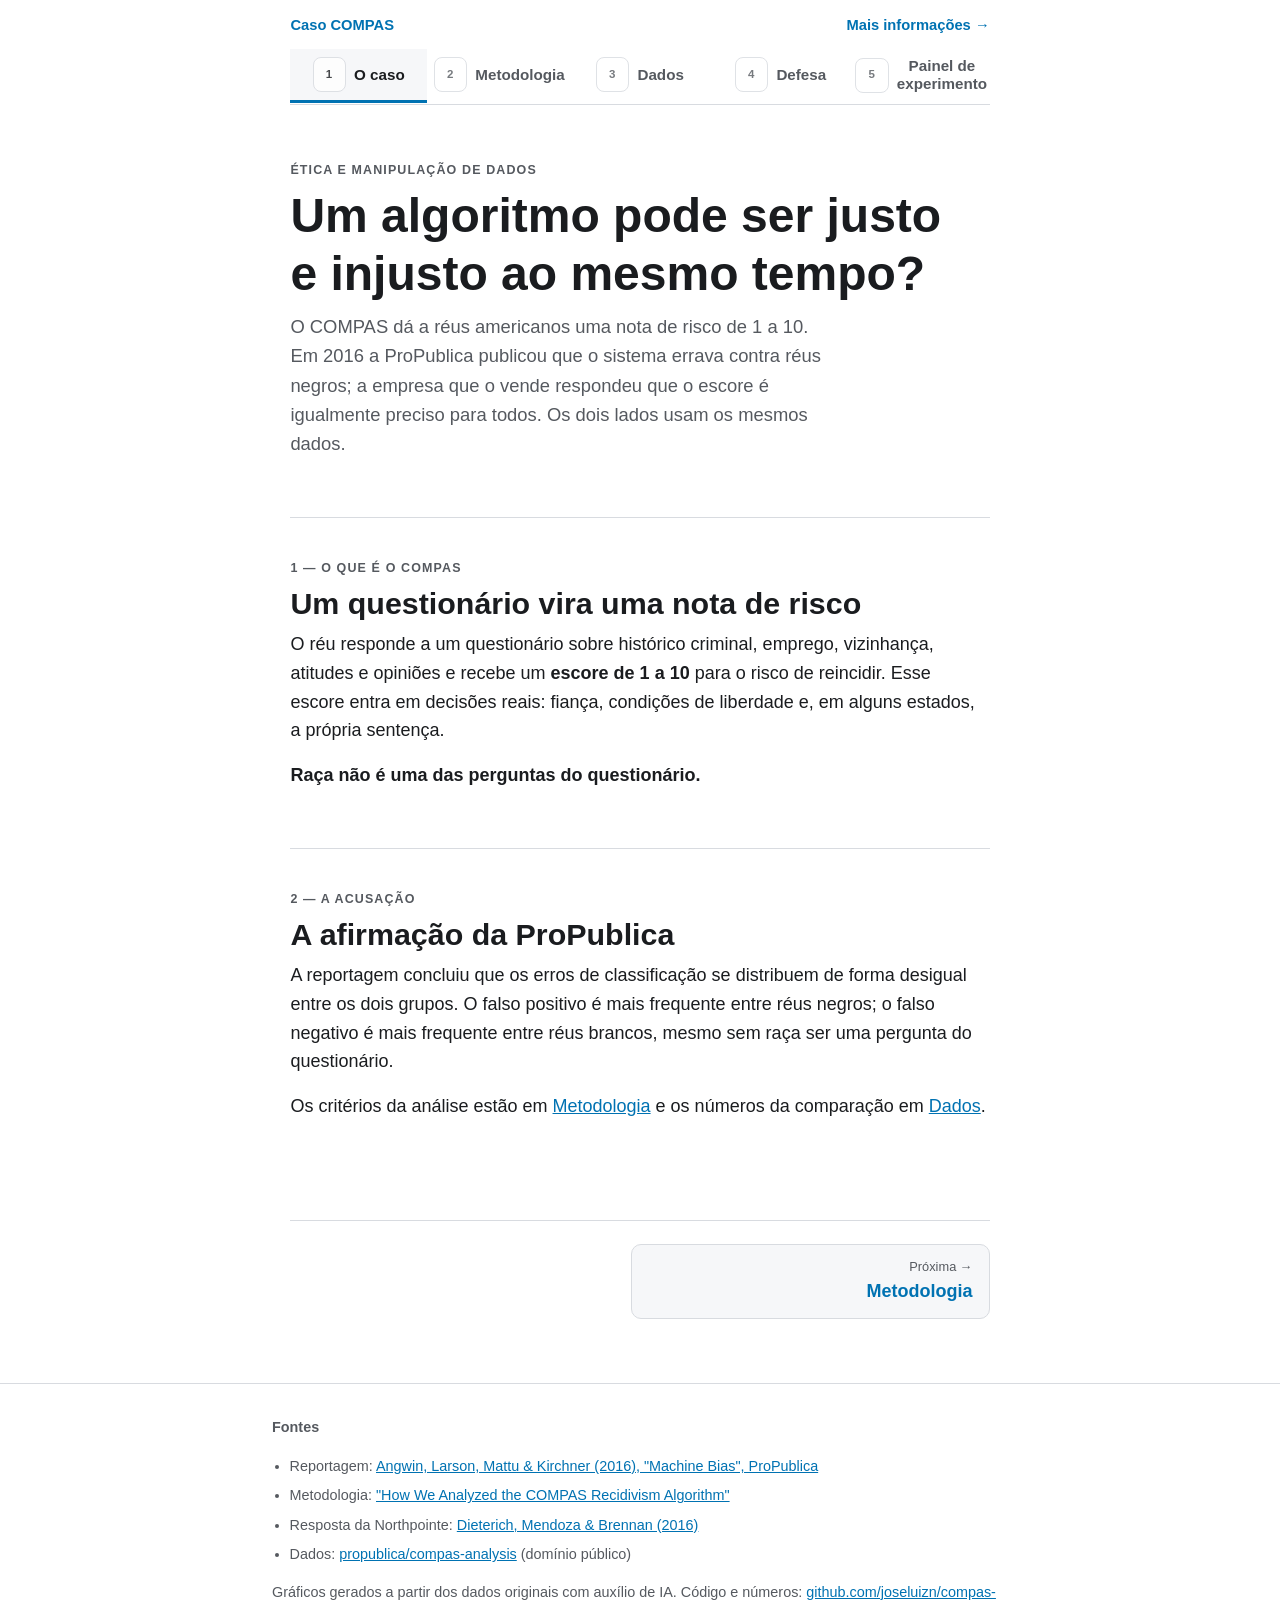
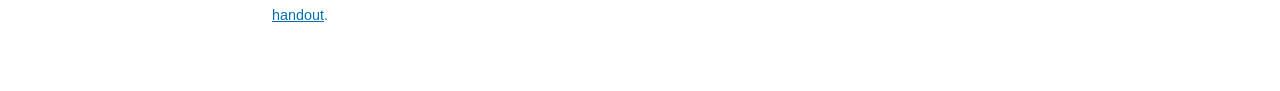
==== commit 06f9b0ab: "Move a metodologia para uma aba própria Cria metodologia.html com os critérios da análise da ProPubl" ====
--- a/index.html
+++ b/index.html
@@ -5,7 +5,7 @@
   <meta charset="utf-8">
   <meta name="viewport" content="width=device-width, initial-scale=1">
   <title>O caso — Caso COMPAS</title>
-  <meta name="description" content="O que é o COMPAS e o que a ProPublica afirmou: contexto e critérios da análise em Broward County.">
+  <meta name="description" content="O que é o COMPAS e o que a ProPublica afirmou: contexto do sistema e a acusação.">
   <link rel="stylesheet" href="css/style.css">
 </head>
 
@@ -19,9 +19,10 @@
     <nav class="abas" aria-label="Páginas do site">
       <ol>
         <li><a href="index.html" aria-current="page"><span class="num">1</span>O caso</a></li>
-        <li><a href="dados.html"><span class="num">2</span>Dados</a></li>
-        <li><a href="defesa.html"><span class="num">3</span>Defesa</a></li>
-        <li><a href="painel.html"><span class="num">4</span>Painel de experimento</a></li>
+        <li><a href="metodologia.html"><span class="num">2</span>Metodologia</a></li>
+        <li><a href="dados.html"><span class="num">3</span>Dados</a></li>
+        <li><a href="defesa.html"><span class="num">4</span>Defesa</a></li>
+        <li><a href="painel.html"><span class="num">5</span>Painel de experimento</a></li>
       </ol>
     </nav>
   </header>
@@ -47,55 +48,17 @@
     </section>
 
     <section class="passo">
-      <p class="rotulo">2 — A análise</p>
-      <h2>Como a ProPublica montou a análise</h2>
-      <p>Os jornalistas pediram os escores de todos os réus avaliados em <strong>Broward County,
-          Flórida</strong>, entre 2013 e 2014, cruzaram com os registros criminais do condado e
-        esperaram dois anos para ver o que de fato aconteceu com cada pessoa. Os critérios que eles
-        fixaram antes de calcular qualquer número:</p>
-
-      <div class="caixa">
-        <h3>Os critérios da análise</h3>
-        <dl class="criterio">
-          <dt>Quem entra na amostra</dt>
-          <dd>Réus com escore atribuído na triagem de prisão, descartando casos sem registro
-            criminal correspondente, infrações de trânsito ordinárias
-            (<code>c_charge_degree = 'O'</code>) e escores ausentes.
-            Restam <strong id="n-total">—</strong> pessoas nos dois grupos comparados
-            (<span id="n-negros">—</span> réus negros e <span id="n-brancos">—</span> réus brancos).</dd>
-
-          <dt>O que conta como "alto risco"</dt>
-          <dd>Escore <strong>5 ou mais</strong>, o mesmo corte que o próprio COMPAS usa para separar
-            risco "baixo" de "médio/alto".</dd>
-
-          <dt>O que conta como acerto ou erro</dt>
-          <dd>O desfecho é <strong>ser preso de novo em até dois anos</strong> após a avaliação.
-            Quem foi preso de novo e tinha escore baixo é um falso negativo; quem não foi preso
-            de novo e tinha escore alto é um falso positivo.</dd>
-
-          <dt>Como os erros são comparados</dt>
-          <dd>Separando as pessoas <strong>pelo que aconteceu de verdade</strong> (primeiro só quem
-            não reincidiu, depois só quem reincidiu) e calculando, dentro de cada um desses grupos,
-            a fração que recebeu classificação errada. A comparação é entre réus negros e brancos.</dd>
-        </dl>
-      </div>
-      <p>Os dados brutos e o código que reproduz cada número deste site estão
-        <a href="https://github.com/joseluizn/compas-handout">no repositório</a>.
-      </p>
-    </section>
-
-    <section class="passo">
-      <p class="rotulo">3 — A acusação</p>
+      <p class="rotulo">2 — A acusação</p>
       <h2>A afirmação da ProPublica</h2>
       <p>A reportagem concluiu que os erros de classificação se distribuem de forma desigual entre os
         dois grupos. O falso positivo é mais frequente entre réus negros; o falso negativo é mais
         frequente entre réus brancos, mesmo sem raça ser uma pergunta do questionário.</p>
-      <p>Os números dessa comparação estão na página <a href="dados.html">Dados</a>.</p>
+      <p>Os critérios da análise estão em <a href="metodologia.html">Metodologia</a> e os números da comparação em <a href="dados.html">Dados</a>.</p>
     </section>
 
   <nav class="pager" aria-label="Navegação entre páginas">
     <span class="vazio"></span>
-    <a class="prox" href="dados.html"><small>Próxima →</small>Dados</a>
+    <a class="prox" href="metodologia.html"><small>Próxima →</small>Metodologia</a>
   </nav>
 
   </main>
@@ -122,8 +85,6 @@
     </div>
   </footer>
 
-  <script src="js/metrics-data.js"></script>
-  <script src="js/story.js"></script>
 </body>
 
 </html>
